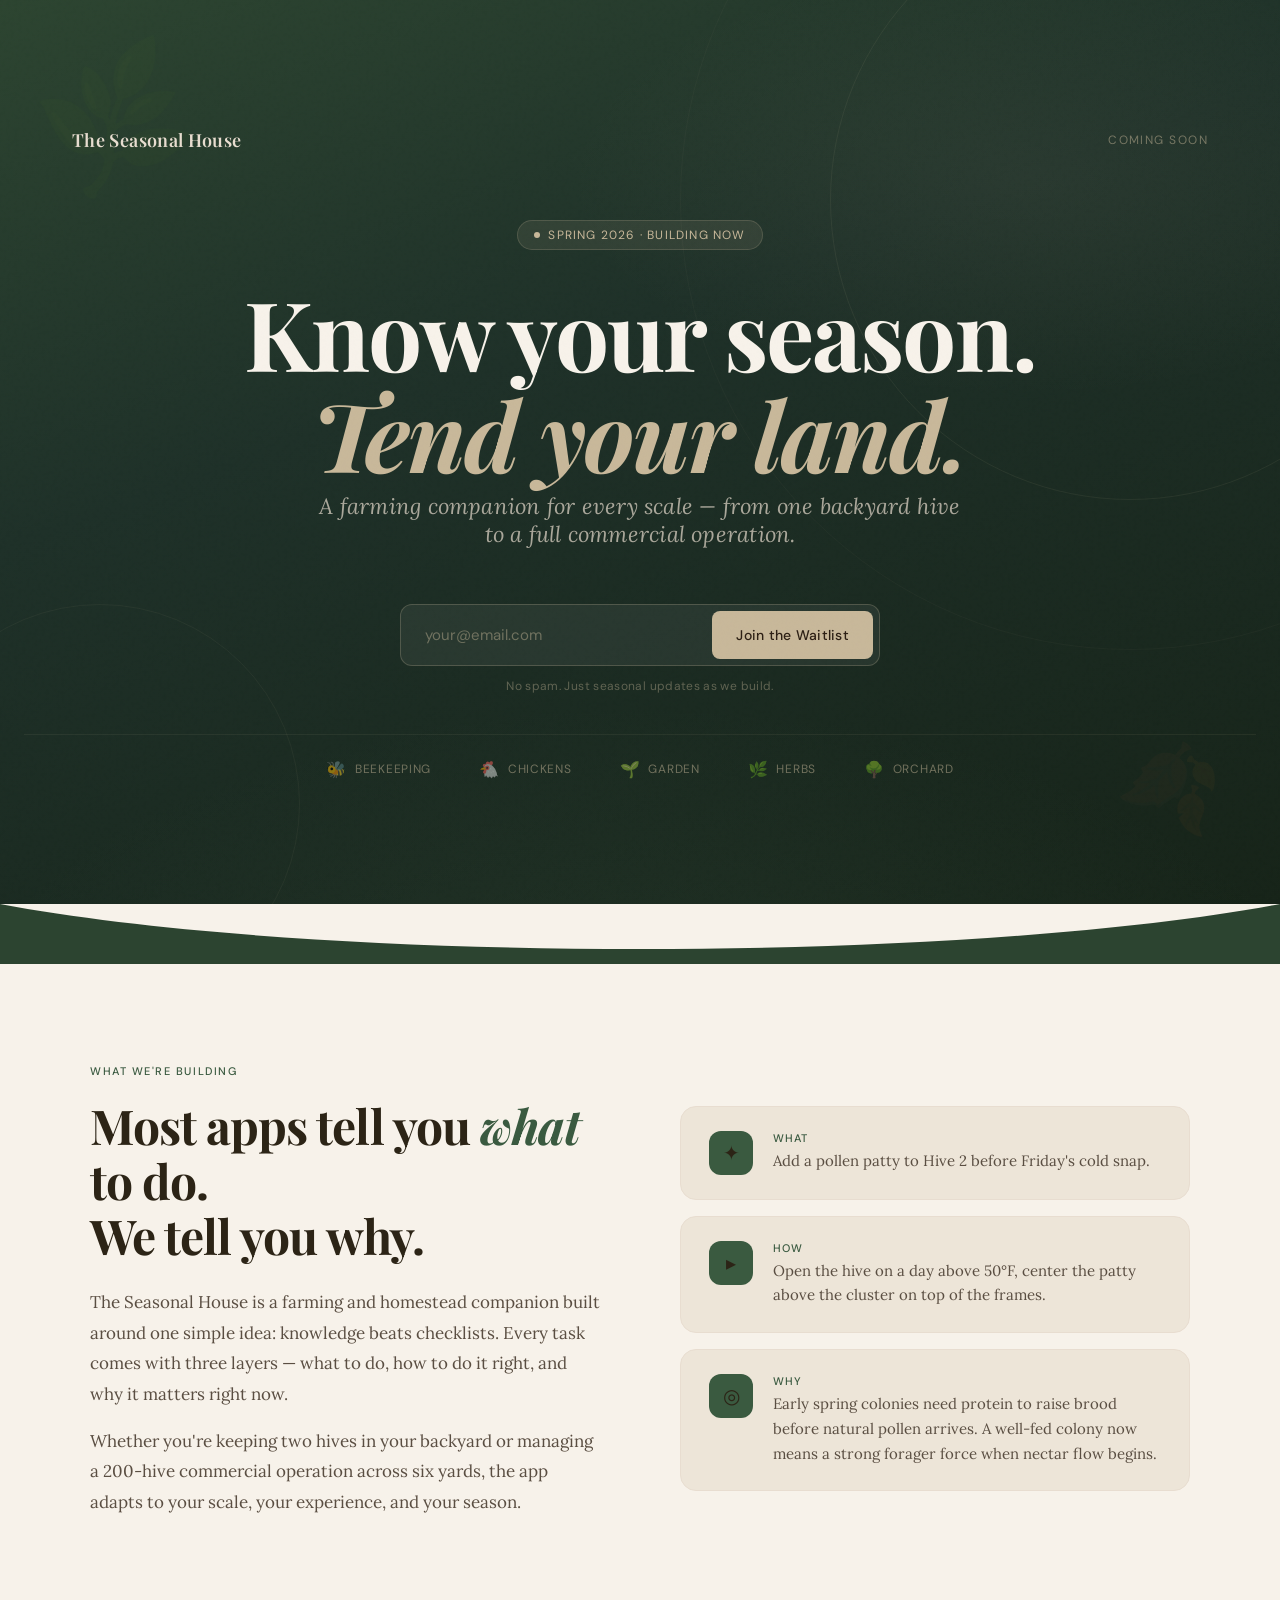
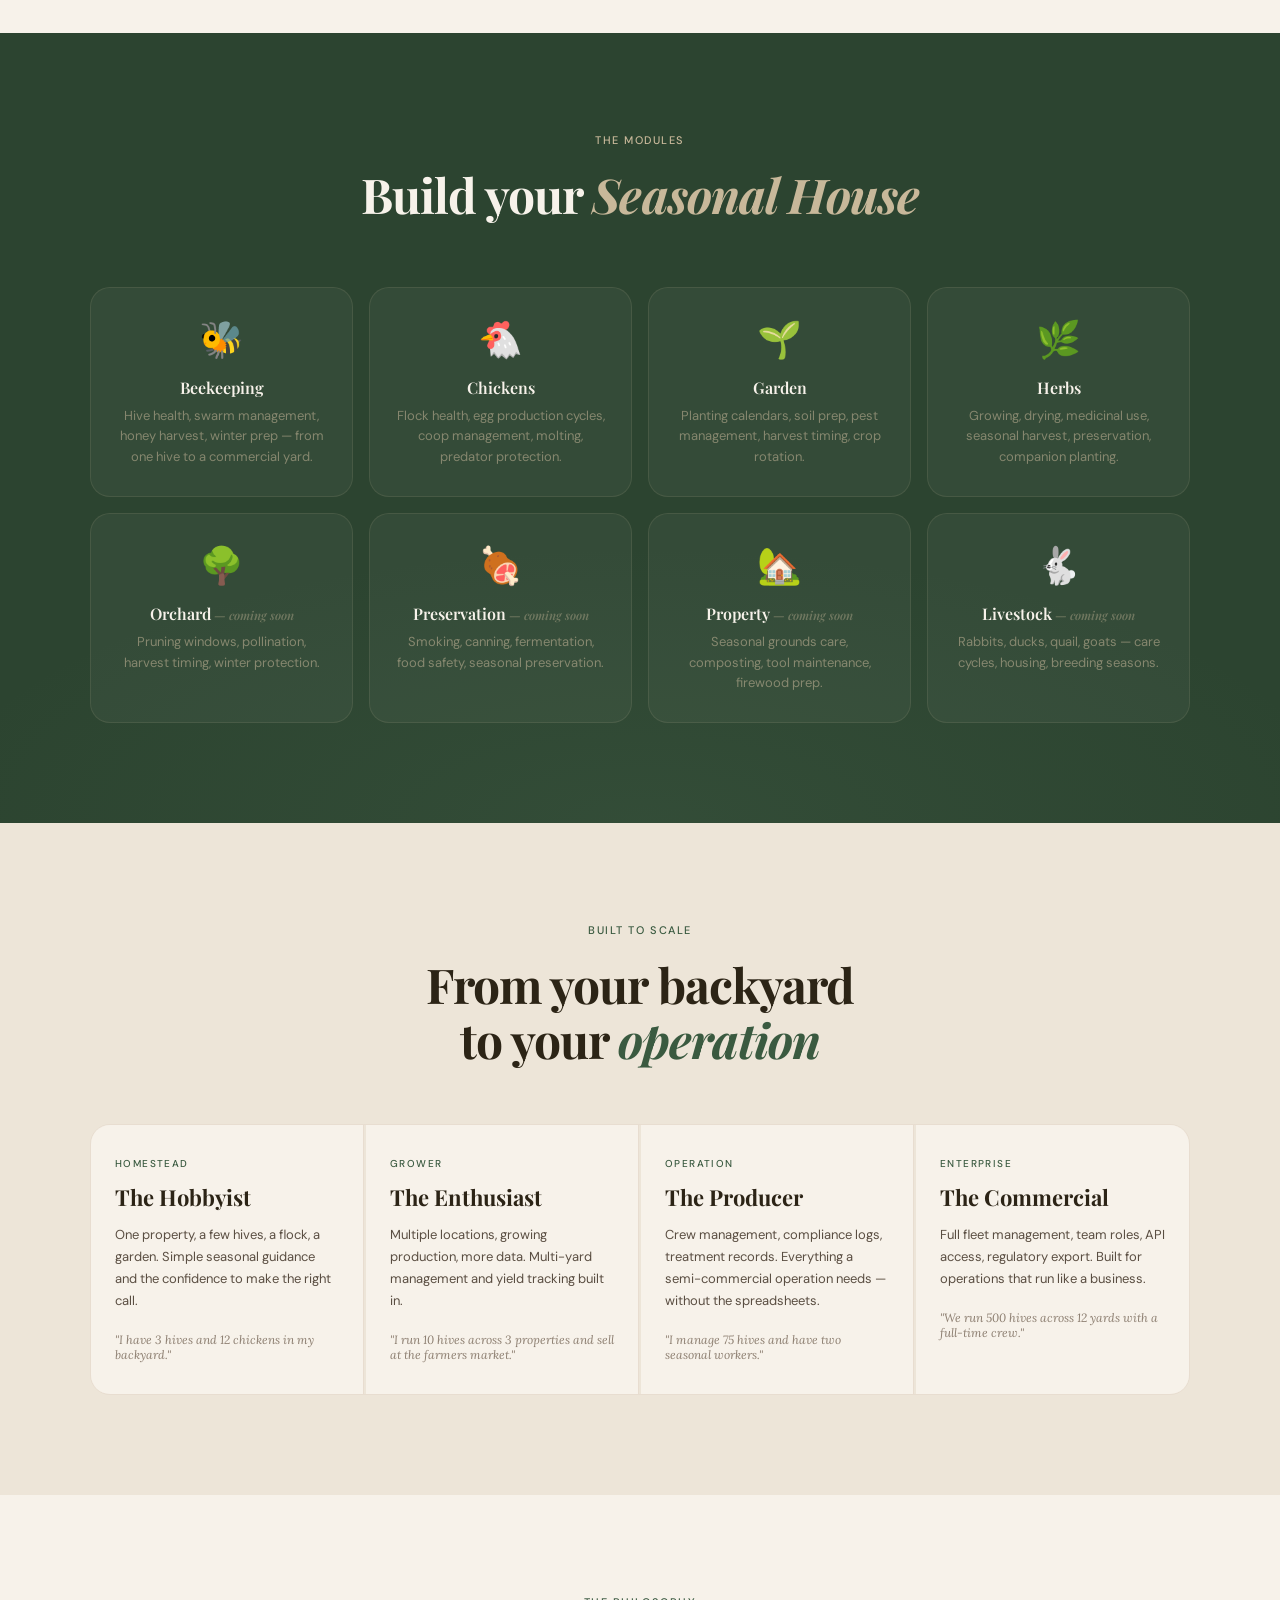
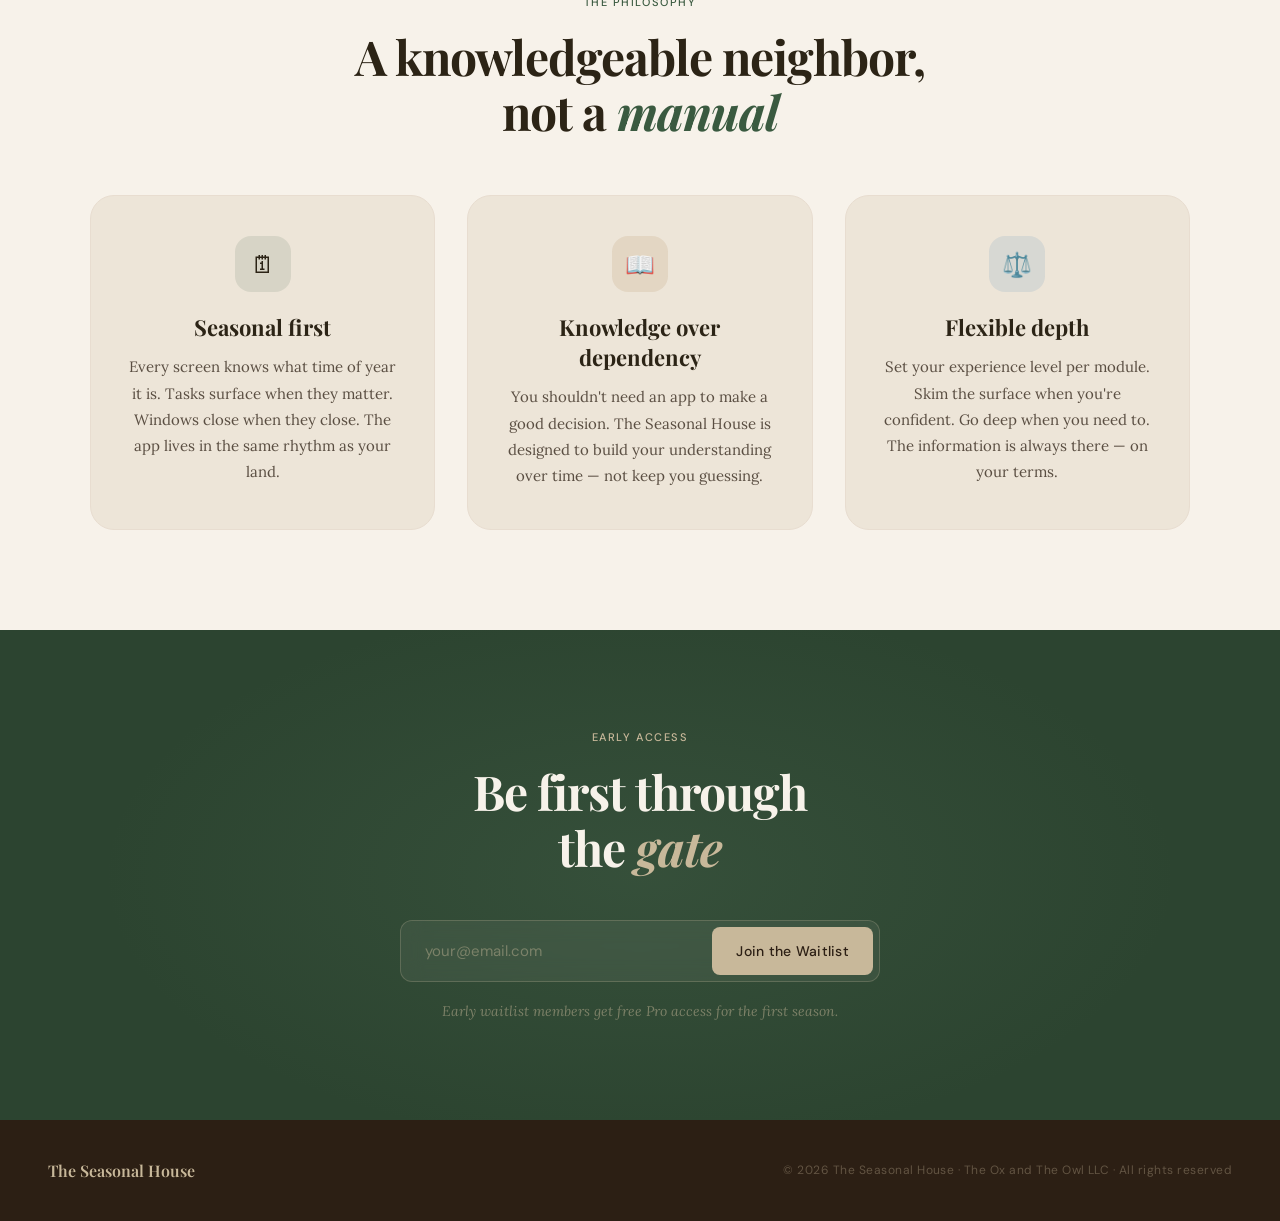
==== index.html @ aca3602a "Create index.html Add landing page" ====
<!DOCTYPE html>
<html lang="en">
<head>
  <meta charset="UTF-8">
  <meta name="viewport" content="width=device-width, initial-scale=1.0">
  <title>The Seasonal House — Know your season. Tend your land.</title>
  <meta name="description" content="A farming and homestead companion that guides you through every season — from backyard beekeeping to commercial operations. What to do, how to do it, and why it matters.">
  <meta property="og:title" content="The Seasonal House">
  <meta property="og:description" content="Know your season. Tend your land.">
  <meta property="og:type" content="website">
  <link rel="preconnect" href="https://fonts.googleapis.com">
  <link rel="preconnect" href="https://fonts.gstatic.com" crossorigin>
  <link href="https://fonts.googleapis.com/css2?family=Playfair+Display:ital,wght@0,400;0,600;0,700;1,400;1,600&family=Lora:ital,wght@0,400;0,500;1,400&family=DM+Sans:wght@300;400;500&display=swap" rel="stylesheet">
  <style>
    *, *::before, *::after { box-sizing: border-box; margin: 0; padding: 0; }

    :root {
      --green:       #3A5A40;
      --green-dark:  #2C4430;
      --green-light: #5C7E63;
      --tan:         #C8B89A;
      --tan-light:   #E8DDD0;
      --cream:       #F7F2EA;
      --cream-dark:  #EDE5D8;
      --bark:        #6B4F3A;
      --soil:        #2C1F14;
      --sky:         #8BA89A;
      --text:        #2C2416;
      --text-mid:    #5A4E42;
      --text-light:  #8C7E70;
    }

    html { scroll-behavior: smooth; }

    body {
      font-family: 'DM Sans', sans-serif;
      background: var(--cream);
      color: var(--text);
      overflow-x: hidden;
    }

    /* ── GRAIN OVERLAY ── */
    body::before {
      content: '';
      position: fixed;
      inset: 0;
      background-image: url("data:image/svg+xml,%3Csvg viewBox='0 0 256 256' xmlns='http://www.w3.org/2000/svg'%3E%3Cfilter id='noise'%3E%3CfeTurbulence type='fractalNoise' baseFrequency='0.9' numOctaves='4' stitchTiles='stitch'/%3E%3C/filter%3E%3Crect width='100%25' height='100%25' filter='url(%23noise)' opacity='0.04'/%3E%3C/svg%3E");
      pointer-events: none;
      z-index: 1000;
      opacity: 0.4;
    }

    /* ── HERO ── */
    .hero {
      min-height: 100vh;
      display: grid;
      grid-template-rows: auto 1fr auto;
      position: relative;
      overflow: hidden;
      background: var(--green-dark);
    }

    .hero-bg {
      position: absolute;
      inset: 0;
      background:
        radial-gradient(ellipse 80% 60% at 50% 120%, #5C7E6322 0%, transparent 70%),
        radial-gradient(ellipse 60% 40% at 80% 20%, #C8B89A11 0%, transparent 60%),
        linear-gradient(160deg, #2C4430 0%, #1E3028 40%, #162318 100%);
    }

    /* Decorative botanical rings */
    .hero-ring {
      position: absolute;
      border-radius: 50%;
      border: 1px solid rgba(200,184,154,0.08);
      pointer-events: none;
    }
    .hero-ring-1 { width: 600px; height: 600px; top: -100px; right: -150px; }
    .hero-ring-2 { width: 900px; height: 900px; top: -250px; right: -300px; border-color: rgba(200,184,154,0.04); }
    .hero-ring-3 { width: 400px; height: 400px; bottom: -100px; left: -100px; border-color: rgba(200,184,154,0.06); }

    /* Decorative leaf marks */
    .leaf-mark {
      position: absolute;
      font-size: 120px;
      opacity: 0.04;
      pointer-events: none;
      line-height: 1;
    }
    .leaf-mark-1 { top: 60px; left: 40px; transform: rotate(-20deg); }
    .leaf-mark-2 { bottom: 80px; right: 60px; transform: rotate(15deg); font-size: 80px; }

    /* ── NAV ── */
    nav {
      position: relative;
      z-index: 10;
      padding: 28px 48px;
      display: flex;
      justify-content: space-between;
      align-items: center;
    }

    .nav-logo {
      font-family: 'Playfair Display', serif;
      font-size: 18px;
      font-weight: 600;
      color: var(--tan-light);
      letter-spacing: 0.02em;
      opacity: 0;
      animation: fadeUp 0.8s ease 0.1s forwards;
    }

    .nav-tagline {
      font-size: 12px;
      color: rgba(200,184,154,0.5);
      letter-spacing: 0.12em;
      text-transform: uppercase;
      opacity: 0;
      animation: fadeUp 0.8s ease 0.2s forwards;
    }

    /* ── HERO CONTENT ── */
    .hero-content {
      position: relative;
      z-index: 10;
      display: flex;
      flex-direction: column;
      align-items: center;
      justify-content: center;
      text-align: center;
      padding: 40px 24px;
    }

    .season-indicator {
      display: inline-flex;
      align-items: center;
      gap: 8px;
      background: rgba(200,184,154,0.1);
      border: 1px solid rgba(200,184,154,0.2);
      border-radius: 100px;
      padding: 6px 16px;
      font-size: 12px;
      color: var(--tan);
      letter-spacing: 0.1em;
      text-transform: uppercase;
      margin-bottom: 32px;
      opacity: 0;
      animation: fadeUp 0.8s ease 0.3s forwards;
    }

    .season-dot {
      width: 6px;
      height: 6px;
      border-radius: 50%;
      background: var(--tan);
      animation: pulse 2s ease-in-out infinite;
    }

    @keyframes pulse {
      0%, 100% { opacity: 1; transform: scale(1); }
      50% { opacity: 0.5; transform: scale(0.8); }
    }

    .hero-title {
      font-family: 'Playfair Display', serif;
      font-size: clamp(52px, 8vw, 96px);
      font-weight: 700;
      color: var(--cream);
      line-height: 1.05;
      letter-spacing: -0.02em;
      margin-bottom: 8px;
      opacity: 0;
      animation: fadeUp 0.8s ease 0.4s forwards;
    }

    .hero-title em {
      font-style: italic;
      color: var(--tan);
    }

    .hero-subtitle {
      font-family: 'Lora', serif;
      font-size: clamp(16px, 2.5vw, 22px);
      color: rgba(231,219,205,0.7);
      margin-bottom: 56px;
      font-style: italic;
      letter-spacing: 0.01em;
      opacity: 0;
      animation: fadeUp 0.8s ease 0.5s forwards;
    }

    /* ── WAITLIST FORM ── */
    .waitlist-wrap {
      width: 100%;
      max-width: 480px;
      opacity: 0;
      animation: fadeUp 0.8s ease 0.6s forwards;
    }

    .waitlist-form {
      display: flex;
      gap: 0;
      background: rgba(255,255,255,0.06);
      border: 1px solid rgba(200,184,154,0.25);
      border-radius: 12px;
      padding: 6px;
      backdrop-filter: blur(10px);
    }

    .waitlist-input {
      flex: 1;
      background: transparent;
      border: none;
      outline: none;
      padding: 14px 18px;
      font-family: 'DM Sans', sans-serif;
      font-size: 15px;
      color: var(--cream);
      min-width: 0;
    }

    .waitlist-input::placeholder {
      color: rgba(200,184,154,0.45);
    }

    .waitlist-btn {
      background: var(--tan);
      color: var(--soil);
      border: none;
      border-radius: 8px;
      padding: 14px 24px;
      font-family: 'DM Sans', sans-serif;
      font-size: 14px;
      font-weight: 500;
      cursor: pointer;
      white-space: nowrap;
      transition: background 0.2s ease, transform 0.15s ease;
      letter-spacing: 0.02em;
    }

    .waitlist-btn:hover {
      background: var(--tan-light);
      transform: translateY(-1px);
    }

    .waitlist-btn:active { transform: translateY(0); }

    .waitlist-note {
      font-size: 12px;
      color: rgba(200,184,154,0.4);
      margin-top: 12px;
      letter-spacing: 0.03em;
    }

    .success-msg {
      display: none;
      background: rgba(92,126,99,0.2);
      border: 1px solid rgba(92,126,99,0.4);
      border-radius: 12px;
      padding: 20px 24px;
      color: var(--tan-light);
      font-size: 15px;
      text-align: center;
      line-height: 1.6;
    }

    /* ── HERO BOTTOM STRIP ── */
    .hero-bottom {
      position: relative;
      z-index: 10;
      padding: 24px 48px;
      display: flex;
      justify-content: center;
      gap: 48px;
      border-top: 1px solid rgba(200,184,154,0.08);
      opacity: 0;
      animation: fadeUp 0.8s ease 0.8s forwards;
    }

    .module-pill {
      display: flex;
      align-items: center;
      gap: 8px;
      font-size: 12px;
      color: rgba(200,184,154,0.5);
      letter-spacing: 0.06em;
      text-transform: uppercase;
    }

    .module-pill span { font-size: 16px; }

    /* ── CURVED DIVIDER ── */
    .curve-divider {
      background: var(--green-dark);
      line-height: 0;
    }
    .curve-divider svg { display: block; width: 100%; }

    /* ── SECTIONS ── */
    section { padding: 100px 24px; }

    .container {
      max-width: 1100px;
      margin: 0 auto;
    }

    /* ── INTRO SECTION ── */
    .intro { background: var(--cream); }

    .intro-grid {
      display: grid;
      grid-template-columns: 1fr 1fr;
      gap: 80px;
      align-items: center;
    }

    .section-eyebrow {
      font-size: 11px;
      letter-spacing: 0.14em;
      text-transform: uppercase;
      color: var(--green);
      font-weight: 500;
      margin-bottom: 20px;
    }

    .section-title {
      font-family: 'Playfair Display', serif;
      font-size: clamp(32px, 4vw, 48px);
      font-weight: 700;
      color: var(--text);
      line-height: 1.15;
      letter-spacing: -0.02em;
      margin-bottom: 24px;
    }

    .section-title em {
      font-style: italic;
      color: var(--green);
    }

    .section-body {
      font-family: 'Lora', serif;
      font-size: 17px;
      color: var(--text-mid);
      line-height: 1.8;
      margin-bottom: 16px;
    }

    /* ── WHY CARDS ── */
    .why-cards {
      display: flex;
      flex-direction: column;
      gap: 16px;
    }

    .why-card {
      background: var(--cream-dark);
      border: 1px solid var(--tan-light);
      border-radius: 16px;
      padding: 24px 28px;
      display: flex;
      gap: 20px;
      align-items: flex-start;
      transition: transform 0.2s ease, box-shadow 0.2s ease;
    }

    .why-card:hover {
      transform: translateY(-2px);
      box-shadow: 0 8px 32px rgba(44,36,22,0.08);
    }

    .why-icon {
      width: 44px;
      height: 44px;
      border-radius: 12px;
      background: var(--green);
      display: flex;
      align-items: center;
      justify-content: center;
      font-size: 20px;
      flex-shrink: 0;
    }

    .why-label {
      font-size: 11px;
      letter-spacing: 0.1em;
      text-transform: uppercase;
      color: var(--green);
      font-weight: 500;
      margin-bottom: 4px;
    }

    .why-text {
      font-family: 'Lora', serif;
      font-size: 15px;
      color: var(--text-mid);
      line-height: 1.65;
    }

    /* ── MODULES SECTION ── */
    .modules-section {
      background: var(--green-dark);
      position: relative;
      overflow: hidden;
    }

    .modules-section::before {
      content: '';
      position: absolute;
      inset: 0;
      background: radial-gradient(ellipse 80% 50% at 50% 100%, rgba(92,126,99,0.15) 0%, transparent 70%);
    }

    .modules-section .section-eyebrow { color: var(--tan); }
    .modules-section .section-title { color: var(--cream); }
    .modules-section .section-title em { color: var(--tan); }

    .modules-header {
      text-align: center;
      margin-bottom: 64px;
      position: relative;
      z-index: 2;
    }

    .modules-grid {
      display: grid;
      grid-template-columns: repeat(4, 1fr);
      gap: 16px;
      position: relative;
      z-index: 2;
    }

    .module-card {
      background: rgba(255,255,255,0.04);
      border: 1px solid rgba(200,184,154,0.12);
      border-radius: 20px;
      padding: 28px 24px;
      text-align: center;
      transition: background 0.2s ease, border-color 0.2s ease, transform 0.2s ease;
      cursor: default;
    }

    .module-card:hover {
      background: rgba(255,255,255,0.08);
      border-color: rgba(200,184,154,0.25);
      transform: translateY(-3px);
    }

    .module-card .mod-emoji { font-size: 36px; margin-bottom: 14px; display: block; }

    .module-card .mod-name {
      font-family: 'Playfair Display', serif;
      font-size: 16px;
      font-weight: 600;
      color: var(--cream);
      margin-bottom: 8px;
    }

    .module-card .mod-desc {
      font-size: 13px;
      color: rgba(200,184,154,0.55);
      line-height: 1.6;
    }

    .module-card.coming-soon {
      opacity: 0.45;
    }

    .module-card.coming-soon .mod-name::after {
      content: ' — coming soon';
      font-style: italic;
      font-size: 12px;
      color: rgba(200,184,154,0.4);
    }

    /* ── SCALE SECTION ── */
    .scale-section { background: var(--cream-dark); }

    .scale-grid {
      display: grid;
      grid-template-columns: repeat(4, 1fr);
      gap: 2px;
      border-radius: 20px;
      overflow: hidden;
      border: 1px solid var(--tan-light);
      margin-top: 56px;
    }

    .scale-card {
      background: var(--cream);
      padding: 32px 24px;
      border-right: 1px solid var(--tan-light);
      transition: background 0.2s ease;
    }

    .scale-card:last-child { border-right: none; }
    .scale-card:hover { background: var(--cream-dark); }

    .scale-tier {
      font-size: 10px;
      letter-spacing: 0.14em;
      text-transform: uppercase;
      color: var(--green);
      font-weight: 500;
      margin-bottom: 12px;
    }

    .scale-name {
      font-family: 'Playfair Display', serif;
      font-size: 22px;
      font-weight: 700;
      color: var(--text);
      margin-bottom: 12px;
    }

    .scale-desc {
      font-size: 13px;
      color: var(--text-mid);
      line-height: 1.7;
      margin-bottom: 20px;
    }

    .scale-example {
      font-size: 12px;
      color: var(--text-light);
      font-style: italic;
      font-family: 'Lora', serif;
    }

    /* ── PHILOSOPHY SECTION ── */
    .philosophy-section {
      background: var(--cream);
      text-align: center;
    }

    .philosophy-cards {
      display: grid;
      grid-template-columns: repeat(3, 1fr);
      gap: 32px;
      margin-top: 56px;
    }

    .phil-card {
      padding: 40px 32px;
      border-radius: 24px;
      border: 1px solid var(--tan-light);
      background: var(--cream-dark);
      transition: transform 0.2s ease;
    }

    .phil-card:hover { transform: translateY(-4px); }

    .phil-marker {
      width: 56px;
      height: 56px;
      border-radius: 16px;
      margin: 0 auto 20px;
      display: flex;
      align-items: center;
      justify-content: center;
      font-size: 24px;
    }

    .phil-card:nth-child(1) .phil-marker { background: rgba(58,90,64,0.12); }
    .phil-card:nth-child(2) .phil-marker { background: rgba(133,79,11,0.1); }
    .phil-card:nth-child(3) .phil-marker { background: rgba(24,95,165,0.1); }

    .phil-title {
      font-family: 'Playfair Display', serif;
      font-size: 22px;
      font-weight: 700;
      color: var(--text);
      margin-bottom: 12px;
    }

    .phil-body {
      font-family: 'Lora', serif;
      font-size: 15px;
      color: var(--text-mid);
      line-height: 1.75;
    }

    /* ── FINAL CTA ── */
    .cta-section {
      background: var(--green-dark);
      text-align: center;
      position: relative;
      overflow: hidden;
    }

    .cta-section::before {
      content: '';
      position: absolute;
      inset: 0;
      background: radial-gradient(ellipse 60% 80% at 50% 50%, rgba(92,126,99,0.2) 0%, transparent 70%);
    }

    .cta-section .section-eyebrow { color: var(--tan); position: relative; z-index: 2; }
    .cta-section .section-title { color: var(--cream); position: relative; z-index: 2; }
    .cta-section .section-title em { color: var(--tan); }

    .cta-form-wrap {
      max-width: 480px;
      margin: 0 auto;
      position: relative;
      z-index: 2;
    }

    .cta-note {
      font-size: 14px;
      color: rgba(200,184,154,0.5);
      margin-top: 20px;
      font-family: 'Lora', serif;
      font-style: italic;
      position: relative;
      z-index: 2;
    }

    /* ── FOOTER ── */
    footer {
      background: var(--soil);
      padding: 40px 48px;
      display: flex;
      justify-content: space-between;
      align-items: center;
    }

    .footer-brand {
      font-family: 'Playfair Display', serif;
      font-size: 16px;
      color: var(--tan);
      font-weight: 600;
    }

    .footer-copy {
      font-size: 12px;
      color: rgba(200,184,154,0.35);
      letter-spacing: 0.04em;
    }

    /* ── ANIMATIONS ── */
    @keyframes fadeUp {
      from { opacity: 0; transform: translateY(24px); }
      to { opacity: 1; transform: translateY(0); }
    }

    .reveal {
      opacity: 0;
      transform: translateY(32px);
      transition: opacity 0.7s ease, transform 0.7s ease;
    }

    .reveal.visible {
      opacity: 1;
      transform: translateY(0);
    }

    /* ── RESPONSIVE ── */
    @media (max-width: 900px) {
      .intro-grid { grid-template-columns: 1fr; gap: 48px; }
      .modules-grid { grid-template-columns: repeat(2, 1fr); }
      .scale-grid { grid-template-columns: repeat(2, 1fr); }
      .philosophy-cards { grid-template-columns: 1fr; gap: 20px; }
      nav { padding: 20px 24px; }
      .hero-bottom { gap: 24px; flex-wrap: wrap; padding: 20px 24px; }
      footer { flex-direction: column; gap: 12px; text-align: center; }
    }

    @media (max-width: 600px) {
      .modules-grid { grid-template-columns: repeat(2, 1fr); }
      .scale-grid { grid-template-columns: 1fr; }
      .waitlist-form { flex-direction: column; }
      .waitlist-btn { width: 100%; padding: 14px; }
      .hero-bottom .module-pill:nth-child(n+4) { display: none; }
    }
  </style>
</head>
<body>

  <!-- ── HERO ── -->
  <section class="hero">
    <div class="hero-bg"></div>
    <div class="hero-ring hero-ring-1"></div>
    <div class="hero-ring hero-ring-2"></div>
    <div class="hero-ring hero-ring-3"></div>
    <div class="leaf-mark leaf-mark-1">🌿</div>
    <div class="leaf-mark leaf-mark-2">🍂</div>

    <nav>
      <div class="nav-logo">The Seasonal House</div>
      <div class="nav-tagline">Coming Soon</div>
    </nav>

    <div class="hero-content">
      <div class="season-indicator">
        <div class="season-dot"></div>
        Spring 2026 · Building now
      </div>

      <h1 class="hero-title">
        Know your season.<br><em>Tend your land.</em>
      </h1>

      <p class="hero-subtitle">
        A farming companion for every scale — from one backyard hive<br>to a full commercial operation.
      </p>

      <div class="waitlist-wrap">
        <div class="waitlist-form" id="heroForm">
          <input
            type="email"
            class="waitlist-input"
            id="heroEmail"
            placeholder="your@email.com"
            autocomplete="email"
          >
          <button class="waitlist-btn" onclick="submitWaitlist('heroEmail', 'heroForm', 'heroSuccess')">
            Join the Waitlist
          </button>
        </div>
        <div class="success-msg" id="heroSuccess">
          🌱 You're on the list. We'll be in touch when the season opens.
        </div>
        <p class="waitlist-note">No spam. Just seasonal updates as we build.</p>
      </div>
    </div>

    <div class="hero-bottom">
      <div class="module-pill"><span>🐝</span> Beekeeping</div>
      <div class="module-pill"><span>🐔</span> Chickens</div>
      <div class="module-pill"><span>🌱</span> Garden</div>
      <div class="module-pill"><span>🌿</span> Herbs</div>
      <div class="module-pill"><span>🌳</span> Orchard</div>
    </div>
  </section>

  <!-- curve -->
  <div class="curve-divider">
    <svg viewBox="0 0 1440 60" preserveAspectRatio="none" height="60">
      <path d="M0,0 C360,60 1080,60 1440,0 L1440,0 L0,0 Z" fill="#F7F2EA"/>
    </svg>
  </div>

  <!-- ── INTRO ── -->
  <section class="intro">
    <div class="container">
      <div class="intro-grid">
        <div class="reveal">
          <p class="section-eyebrow">What we're building</p>
          <h2 class="section-title">Most apps tell you <em>what</em> to do.<br>We tell you why.</h2>
          <p class="section-body">
            The Seasonal House is a farming and homestead companion built around one simple idea: knowledge beats checklists. Every task comes with three layers — what to do, how to do it right, and why it matters right now.
          </p>
          <p class="section-body">
            Whether you're keeping two hives in your backyard or managing a 200-hive commercial operation across six yards, the app adapts to your scale, your experience, and your season.
          </p>
        </div>
        <div class="why-cards reveal">
          <div class="why-card">
            <div class="why-icon">✦</div>
            <div>
              <div class="why-label">What</div>
              <div class="why-text">Add a pollen patty to Hive 2 before Friday's cold snap.</div>
            </div>
          </div>
          <div class="why-card">
            <div class="why-icon">▸</div>
            <div>
              <div class="why-label">How</div>
              <div class="why-text">Open the hive on a day above 50°F, center the patty above the cluster on top of the frames.</div>
            </div>
          </div>
          <div class="why-card">
            <div class="why-icon">◎</div>
            <div>
              <div class="why-label">Why</div>
              <div class="why-text">Early spring colonies need protein to raise brood before natural pollen arrives. A well-fed colony now means a strong forager force when nectar flow begins.</div>
            </div>
          </div>
        </div>
      </div>
    </div>
  </section>

  <!-- ── MODULES ── -->
  <section class="modules-section">
    <div class="container">
      <div class="modules-header reveal">
        <p class="section-eyebrow">The modules</p>
        <h2 class="section-title">Build your <em>Seasonal House</em></h2>
      </div>
      <div class="modules-grid">
        <div class="module-card reveal">
          <span class="mod-emoji">🐝</span>
          <div class="mod-name">Beekeeping</div>
          <div class="mod-desc">Hive health, swarm management, honey harvest, winter prep — from one hive to a commercial yard.</div>
        </div>
        <div class="module-card reveal">
          <span class="mod-emoji">🐔</span>
          <div class="mod-name">Chickens</div>
          <div class="mod-desc">Flock health, egg production cycles, coop management, molting, predator protection.</div>
        </div>
        <div class="module-card reveal">
          <span class="mod-emoji">🌱</span>
          <div class="mod-name">Garden</div>
          <div class="mod-desc">Planting calendars, soil prep, pest management, harvest timing, crop rotation.</div>
        </div>
        <div class="module-card reveal">
          <span class="mod-emoji">🌿</span>
          <div class="mod-name">Herbs</div>
          <div class="mod-desc">Growing, drying, medicinal use, seasonal harvest, preservation, companion planting.</div>
        </div>
        <div class="module-card coming-soon reveal">
          <span class="mod-emoji">🌳</span>
          <div class="mod-name">Orchard</div>
          <div class="mod-desc">Pruning windows, pollination, harvest timing, winter protection.</div>
        </div>
        <div class="module-card coming-soon reveal">
          <span class="mod-emoji">🍖</span>
          <div class="mod-name">Preservation</div>
          <div class="mod-desc">Smoking, canning, fermentation, food safety, seasonal preservation.</div>
        </div>
        <div class="module-card coming-soon reveal">
          <span class="mod-emoji">🏡</span>
          <div class="mod-name">Property</div>
          <div class="mod-desc">Seasonal grounds care, composting, tool maintenance, firewood prep.</div>
        </div>
        <div class="module-card coming-soon reveal">
          <span class="mod-emoji">🐇</span>
          <div class="mod-name">Livestock</div>
          <div class="mod-desc">Rabbits, ducks, quail, goats — care cycles, housing, breeding seasons.</div>
        </div>
      </div>
    </div>
  </section>

  <!-- ── SCALE ── -->
  <section class="scale-section">
    <div class="container">
      <div class="reveal" style="text-align:center; margin-bottom: 0;">
        <p class="section-eyebrow">Built to scale</p>
        <h2 class="section-title">From your backyard<br>to your <em>operation</em></h2>
      </div>
      <div class="scale-grid reveal">
        <div class="scale-card">
          <div class="scale-tier">Homestead</div>
          <div class="scale-name">The Hobbyist</div>
          <div class="scale-desc">One property, a few hives, a flock, a garden. Simple seasonal guidance and the confidence to make the right call.</div>
          <div class="scale-example">"I have 3 hives and 12 chickens in my backyard."</div>
        </div>
        <div class="scale-card">
          <div class="scale-tier">Grower</div>
          <div class="scale-name">The Enthusiast</div>
          <div class="scale-desc">Multiple locations, growing production, more data. Multi-yard management and yield tracking built in.</div>
          <div class="scale-example">"I run 10 hives across 3 properties and sell at the farmers market."</div>
        </div>
        <div class="scale-card">
          <div class="scale-tier">Operation</div>
          <div class="scale-name">The Producer</div>
          <div class="scale-desc">Crew management, compliance logs, treatment records. Everything a semi-commercial operation needs — without the spreadsheets.</div>
          <div class="scale-example">"I manage 75 hives and have two seasonal workers."</div>
        </div>
        <div class="scale-card">
          <div class="scale-tier">Enterprise</div>
          <div class="scale-name">The Commercial</div>
          <div class="scale-desc">Full fleet management, team roles, API access, regulatory export. Built for operations that run like a business.</div>
          <div class="scale-example">"We run 500 hives across 12 yards with a full-time crew."</div>
        </div>
      </div>
    </div>
  </section>

  <!-- ── PHILOSOPHY ── -->
  <section class="philosophy-section">
    <div class="container">
      <div class="reveal">
        <p class="section-eyebrow">The philosophy</p>
        <h2 class="section-title">A knowledgeable neighbor,<br>not a <em>manual</em></h2>
      </div>
      <div class="philosophy-cards">
        <div class="phil-card reveal">
          <div class="phil-marker">🗓</div>
          <div class="phil-title">Seasonal first</div>
          <div class="phil-body">Every screen knows what time of year it is. Tasks surface when they matter. Windows close when they close. The app lives in the same rhythm as your land.</div>
        </div>
        <div class="phil-card reveal">
          <div class="phil-marker">📖</div>
          <div class="phil-title">Knowledge over dependency</div>
          <div class="phil-body">You shouldn't need an app to make a good decision. The Seasonal House is designed to build your understanding over time — not keep you guessing.</div>
        </div>
        <div class="phil-card reveal">
          <div class="phil-marker">⚖️</div>
          <div class="phil-title">Flexible depth</div>
          <div class="phil-body">Set your experience level per module. Skim the surface when you're confident. Go deep when you need to. The information is always there — on your terms.</div>
        </div>
      </div>
    </div>
  </section>

  <!-- ── FINAL CTA ── -->
  <section class="cta-section">
    <div class="container">
      <p class="section-eyebrow reveal">Early access</p>
      <h2 class="section-title reveal">Be first through<br>the <em>gate</em></h2>
      <br>
      <div class="cta-form-wrap reveal">
        <div class="waitlist-form" id="ctaForm">
          <input
            type="email"
            class="waitlist-input"
            id="ctaEmail"
            placeholder="your@email.com"
            autocomplete="email"
          >
          <button class="waitlist-btn" onclick="submitWaitlist('ctaEmail', 'ctaForm', 'ctaSuccess')">
            Join the Waitlist
          </button>
        </div>
        <div class="success-msg" id="ctaSuccess">
          🌱 You're on the list. We'll be in touch when the season opens.
        </div>
      </div>
      <p class="cta-note reveal">Early waitlist members get free Pro access for the first season.</p>
    </div>
  </section>

  <!-- ── FOOTER ── -->
  <footer>
    <div class="footer-brand">The Seasonal House</div>
    <div class="footer-copy">© 2026 The Seasonal House · The Ox and The Owl LLC · All rights reserved</div>
  </footer>

  <script>
    // ── SCROLL REVEAL ──
    const reveals = document.querySelectorAll('.reveal');
    const observer = new IntersectionObserver((entries) => {
      entries.forEach((entry, i) => {
        if (entry.isIntersecting) {
          setTimeout(() => entry.target.classList.add('visible'), i * 60);
          observer.unobserve(entry.target);
        }
      });
    }, { threshold: 0.1, rootMargin: '0px 0px -40px 0px' });
    reveals.forEach(el => observer.observe(el));

    // ── WAITLIST SUBMIT ──
    function submitWaitlist(inputId, formId, successId) {
      const email = document.getElementById(inputId).value.trim();
      if (!email || !email.includes('@')) {
        document.getElementById(inputId).style.borderBottom = '1px solid #C8583A';
        document.getElementById(inputId).placeholder = 'Please enter a valid email';
        return;
      }
      // Hide form, show success
      document.getElementById(formId).style.display = 'none';
      document.getElementById(successId).style.display = 'block';

      // In production this will POST to your Beehiiv API
      console.log('Waitlist signup:', email);
    }

    // Enter key support
    document.getElementById('heroEmail').addEventListener('keydown', (e) => {
      if (e.key === 'Enter') submitWaitlist('heroEmail', 'heroForm', 'heroSuccess');
    });
    document.getElementById('ctaEmail').addEventListener('keydown', (e) => {
      if (e.key === 'Enter') submitWaitlist('ctaEmail', 'ctaForm', 'ctaSuccess');
    });
  </script>
</body>
</html>
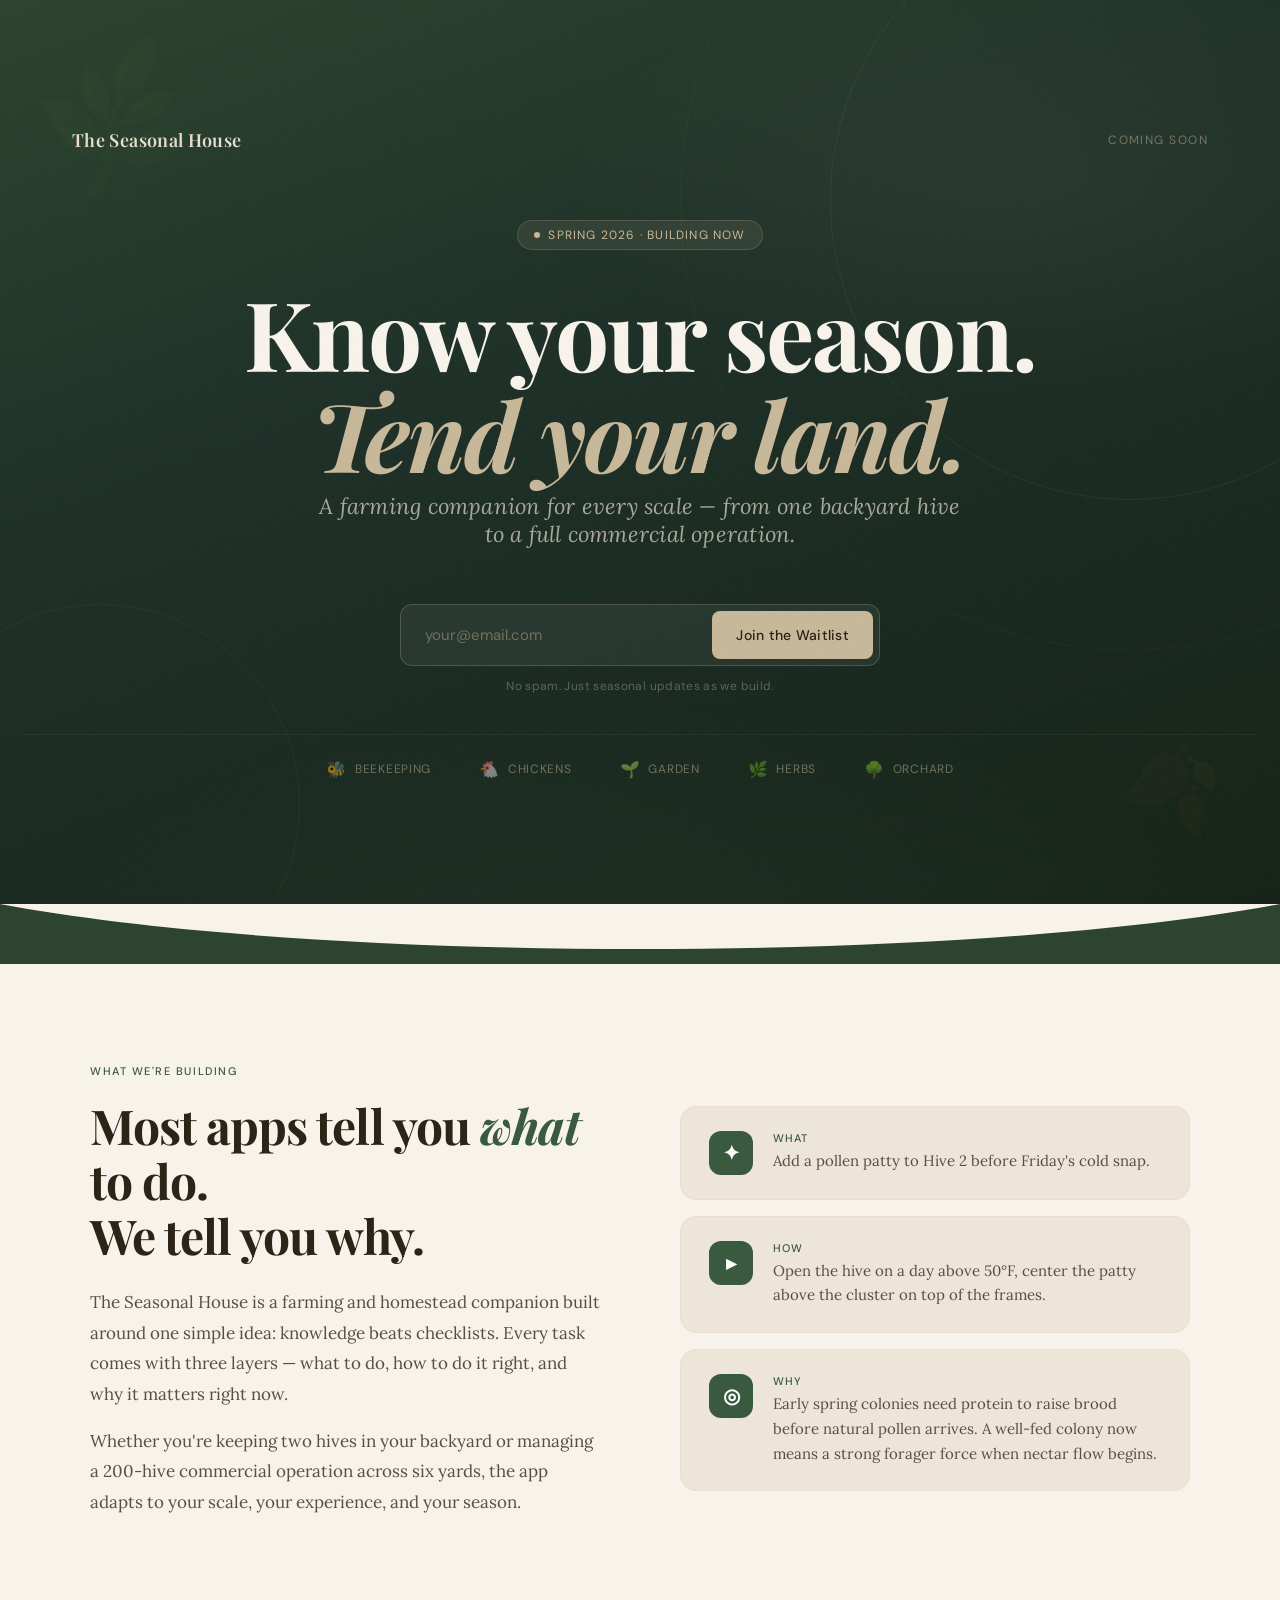
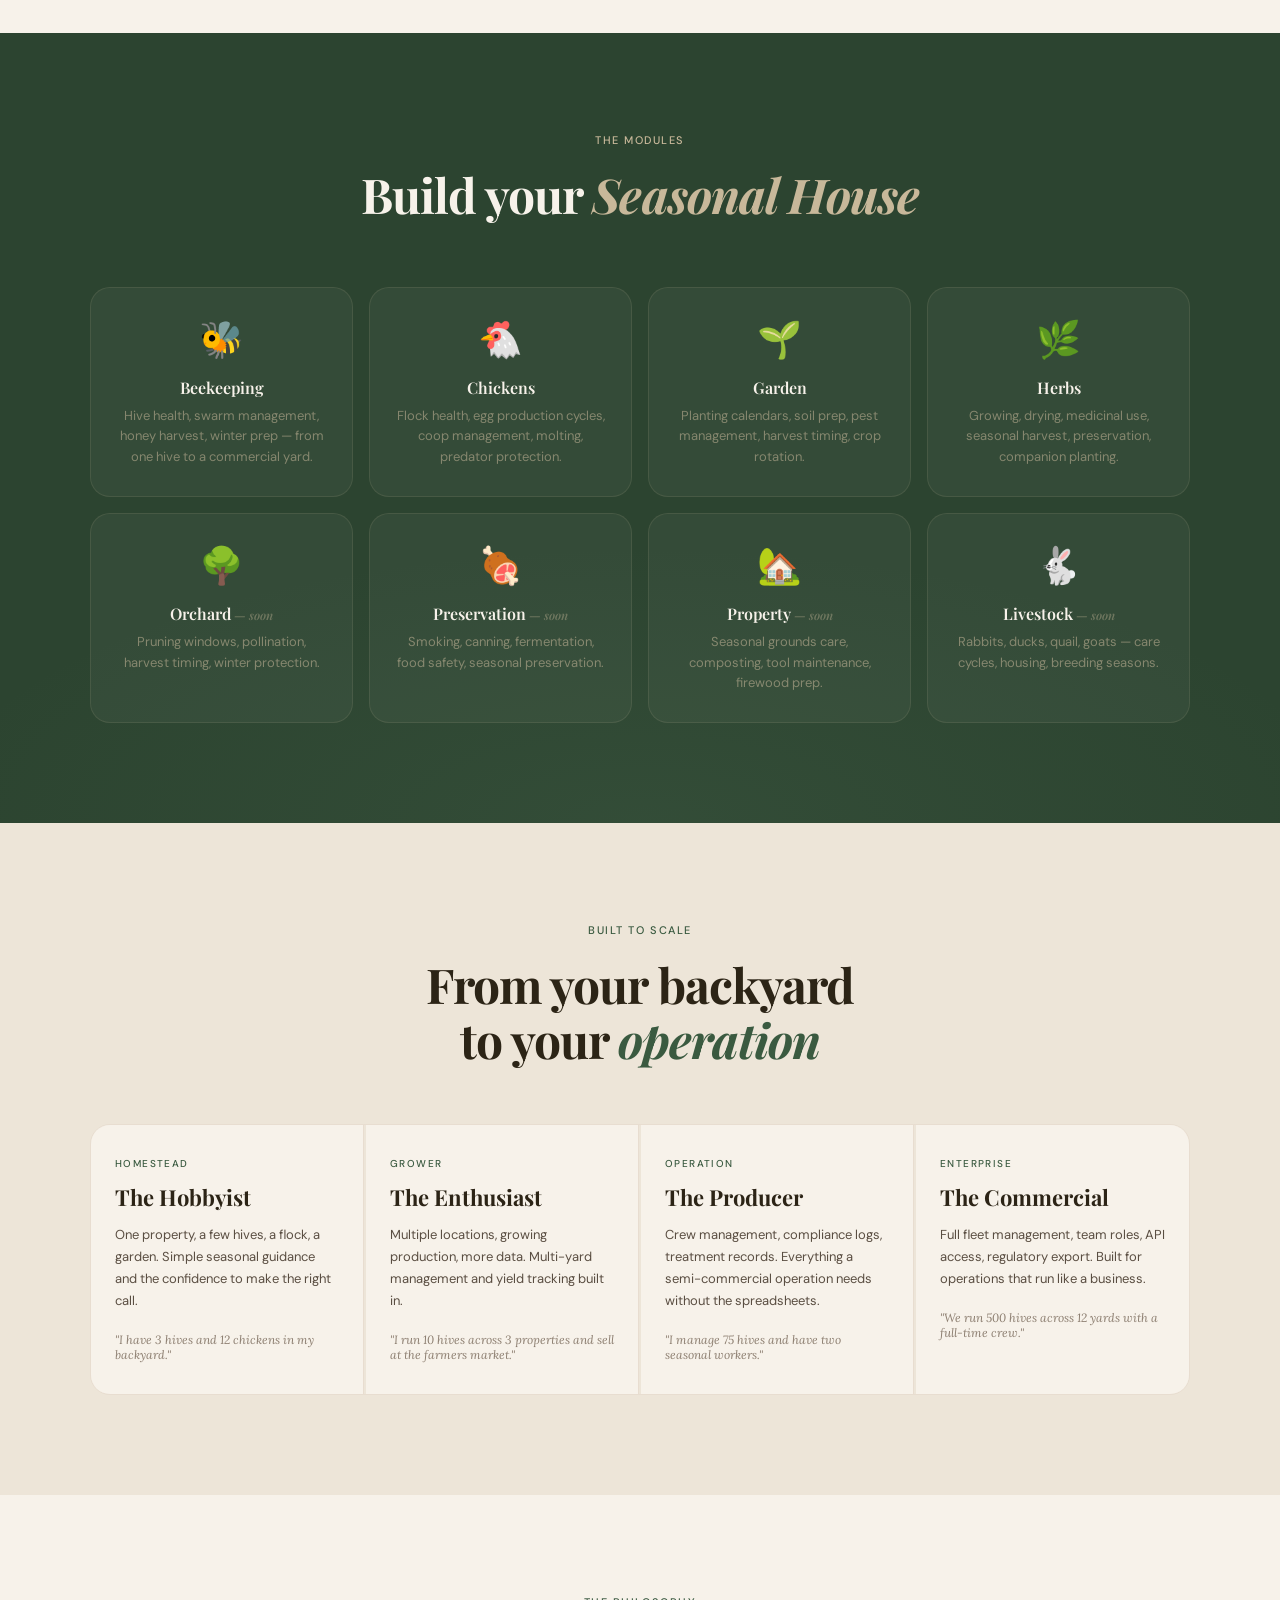
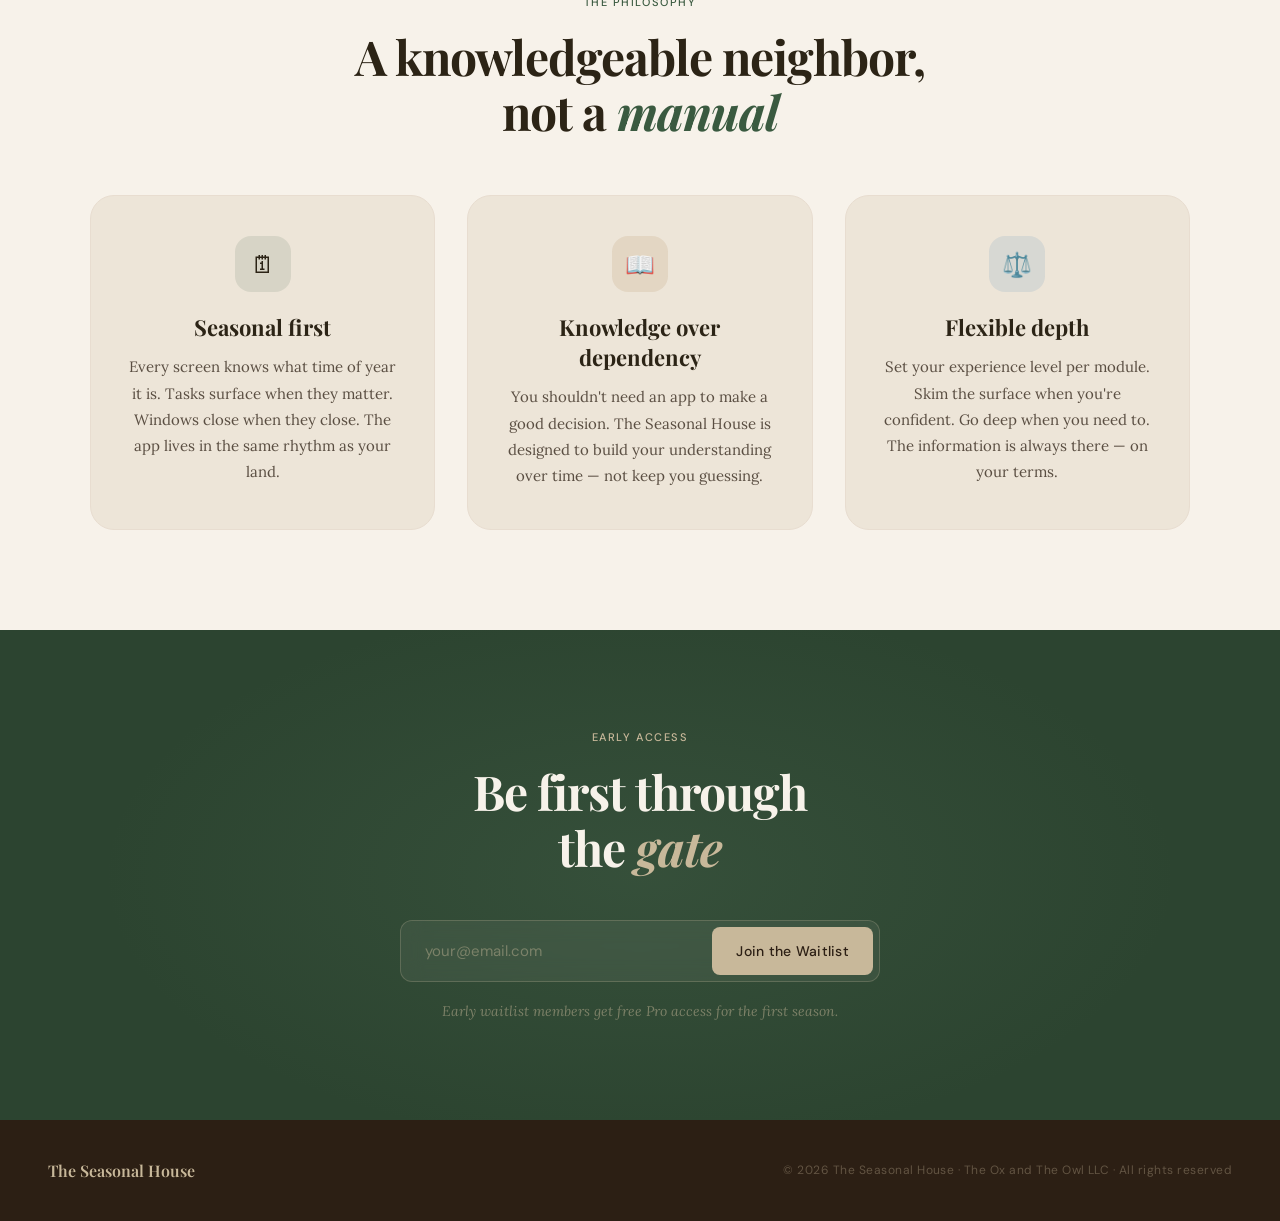
==== commit a17b1430: "Connect Beehiiv waitlist" ====
--- a/index.html
+++ b/index.html
@@ -13,650 +13,114 @@
   <link href="https://fonts.googleapis.com/css2?family=Playfair+Display:ital,wght@0,400;0,600;0,700;1,400;1,600&family=Lora:ital,wght@0,400;0,500;1,400&family=DM+Sans:wght@300;400;500&display=swap" rel="stylesheet">
   <style>
     *, *::before, *::after { box-sizing: border-box; margin: 0; padding: 0; }
-
     :root {
-      --green:       #3A5A40;
-      --green-dark:  #2C4430;
-      --green-light: #5C7E63;
-      --tan:         #C8B89A;
-      --tan-light:   #E8DDD0;
-      --cream:       #F7F2EA;
-      --cream-dark:  #EDE5D8;
-      --bark:        #6B4F3A;
-      --soil:        #2C1F14;
-      --sky:         #8BA89A;
-      --text:        #2C2416;
-      --text-mid:    #5A4E42;
-      --text-light:  #8C7E70;
-    }
-
+      --green: #3A5A40; --green-dark: #2C4430; --green-light: #5C7E63;
+      --tan: #C8B89A; --tan-light: #E8DDD0; --cream: #F7F2EA; --cream-dark: #EDE5D8;
+      --bark: #6B4F3A; --soil: #2C1F14; --sky: #8BA89A;
+      --text: #2C2416; --text-mid: #5A4E42; --text-light: #8C7E70;
+    }
     html { scroll-behavior: smooth; }
-
-    body {
-      font-family: 'DM Sans', sans-serif;
-      background: var(--cream);
-      color: var(--text);
-      overflow-x: hidden;
-    }
-
-    /* ── GRAIN OVERLAY ── */
+    body { font-family: 'DM Sans', sans-serif; background: var(--cream); color: var(--text); overflow-x: hidden; }
     body::before {
-      content: '';
-      position: fixed;
-      inset: 0;
+      content: ''; position: fixed; inset: 0;
       background-image: url("data:image/svg+xml,%3Csvg viewBox='0 0 256 256' xmlns='http://www.w3.org/2000/svg'%3E%3Cfilter id='noise'%3E%3CfeTurbulence type='fractalNoise' baseFrequency='0.9' numOctaves='4' stitchTiles='stitch'/%3E%3C/filter%3E%3Crect width='100%25' height='100%25' filter='url(%23noise)' opacity='0.04'/%3E%3C/svg%3E");
-      pointer-events: none;
-      z-index: 1000;
-      opacity: 0.4;
-    }
-
-    /* ── HERO ── */
-    .hero {
-      min-height: 100vh;
-      display: grid;
-      grid-template-rows: auto 1fr auto;
-      position: relative;
-      overflow: hidden;
-      background: var(--green-dark);
-    }
-
-    .hero-bg {
-      position: absolute;
-      inset: 0;
-      background:
-        radial-gradient(ellipse 80% 60% at 50% 120%, #5C7E6322 0%, transparent 70%),
-        radial-gradient(ellipse 60% 40% at 80% 20%, #C8B89A11 0%, transparent 60%),
-        linear-gradient(160deg, #2C4430 0%, #1E3028 40%, #162318 100%);
-    }
-
-    /* Decorative botanical rings */
-    .hero-ring {
-      position: absolute;
-      border-radius: 50%;
-      border: 1px solid rgba(200,184,154,0.08);
-      pointer-events: none;
-    }
+      pointer-events: none; z-index: 1000; opacity: 0.4;
+    }
+    .hero { min-height: 100vh; display: grid; grid-template-rows: auto 1fr auto; position: relative; overflow: hidden; background: var(--green-dark); }
+    .hero-bg { position: absolute; inset: 0; background: radial-gradient(ellipse 80% 60% at 50% 120%, #5C7E6322 0%, transparent 70%), radial-gradient(ellipse 60% 40% at 80% 20%, #C8B89A11 0%, transparent 60%), linear-gradient(160deg, #2C4430 0%, #1E3028 40%, #162318 100%); }
+    .hero-ring { position: absolute; border-radius: 50%; border: 1px solid rgba(200,184,154,0.08); pointer-events: none; }
     .hero-ring-1 { width: 600px; height: 600px; top: -100px; right: -150px; }
     .hero-ring-2 { width: 900px; height: 900px; top: -250px; right: -300px; border-color: rgba(200,184,154,0.04); }
     .hero-ring-3 { width: 400px; height: 400px; bottom: -100px; left: -100px; border-color: rgba(200,184,154,0.06); }
-
-    /* Decorative leaf marks */
-    .leaf-mark {
-      position: absolute;
-      font-size: 120px;
-      opacity: 0.04;
-      pointer-events: none;
-      line-height: 1;
-    }
+    .leaf-mark { position: absolute; font-size: 120px; opacity: 0.04; pointer-events: none; line-height: 1; }
     .leaf-mark-1 { top: 60px; left: 40px; transform: rotate(-20deg); }
     .leaf-mark-2 { bottom: 80px; right: 60px; transform: rotate(15deg); font-size: 80px; }
-
-    /* ── NAV ── */
-    nav {
-      position: relative;
-      z-index: 10;
-      padding: 28px 48px;
-      display: flex;
-      justify-content: space-between;
-      align-items: center;
-    }
-
-    .nav-logo {
-      font-family: 'Playfair Display', serif;
-      font-size: 18px;
-      font-weight: 600;
-      color: var(--tan-light);
-      letter-spacing: 0.02em;
-      opacity: 0;
-      animation: fadeUp 0.8s ease 0.1s forwards;
-    }
-
-    .nav-tagline {
-      font-size: 12px;
-      color: rgba(200,184,154,0.5);
-      letter-spacing: 0.12em;
-      text-transform: uppercase;
-      opacity: 0;
-      animation: fadeUp 0.8s ease 0.2s forwards;
-    }
-
-    /* ── HERO CONTENT ── */
-    .hero-content {
-      position: relative;
-      z-index: 10;
-      display: flex;
-      flex-direction: column;
-      align-items: center;
-      justify-content: center;
-      text-align: center;
-      padding: 40px 24px;
-    }
-
-    .season-indicator {
-      display: inline-flex;
-      align-items: center;
-      gap: 8px;
-      background: rgba(200,184,154,0.1);
-      border: 1px solid rgba(200,184,154,0.2);
-      border-radius: 100px;
-      padding: 6px 16px;
-      font-size: 12px;
-      color: var(--tan);
-      letter-spacing: 0.1em;
-      text-transform: uppercase;
-      margin-bottom: 32px;
-      opacity: 0;
-      animation: fadeUp 0.8s ease 0.3s forwards;
-    }
-
-    .season-dot {
-      width: 6px;
-      height: 6px;
-      border-radius: 50%;
-      background: var(--tan);
-      animation: pulse 2s ease-in-out infinite;
-    }
-
-    @keyframes pulse {
-      0%, 100% { opacity: 1; transform: scale(1); }
-      50% { opacity: 0.5; transform: scale(0.8); }
-    }
-
-    .hero-title {
-      font-family: 'Playfair Display', serif;
-      font-size: clamp(52px, 8vw, 96px);
-      font-weight: 700;
-      color: var(--cream);
-      line-height: 1.05;
-      letter-spacing: -0.02em;
-      margin-bottom: 8px;
-      opacity: 0;
-      animation: fadeUp 0.8s ease 0.4s forwards;
-    }
-
-    .hero-title em {
-      font-style: italic;
-      color: var(--tan);
-    }
-
-    .hero-subtitle {
-      font-family: 'Lora', serif;
-      font-size: clamp(16px, 2.5vw, 22px);
-      color: rgba(231,219,205,0.7);
-      margin-bottom: 56px;
-      font-style: italic;
-      letter-spacing: 0.01em;
-      opacity: 0;
-      animation: fadeUp 0.8s ease 0.5s forwards;
-    }
-
-    /* ── WAITLIST FORM ── */
-    .waitlist-wrap {
-      width: 100%;
-      max-width: 480px;
-      opacity: 0;
-      animation: fadeUp 0.8s ease 0.6s forwards;
-    }
-
-    .waitlist-form {
-      display: flex;
-      gap: 0;
-      background: rgba(255,255,255,0.06);
-      border: 1px solid rgba(200,184,154,0.25);
-      border-radius: 12px;
-      padding: 6px;
-      backdrop-filter: blur(10px);
-    }
-
-    .waitlist-input {
-      flex: 1;
-      background: transparent;
-      border: none;
-      outline: none;
-      padding: 14px 18px;
-      font-family: 'DM Sans', sans-serif;
-      font-size: 15px;
-      color: var(--cream);
-      min-width: 0;
-    }
-
-    .waitlist-input::placeholder {
-      color: rgba(200,184,154,0.45);
-    }
-
-    .waitlist-btn {
-      background: var(--tan);
-      color: var(--soil);
-      border: none;
-      border-radius: 8px;
-      padding: 14px 24px;
-      font-family: 'DM Sans', sans-serif;
-      font-size: 14px;
-      font-weight: 500;
-      cursor: pointer;
-      white-space: nowrap;
-      transition: background 0.2s ease, transform 0.15s ease;
-      letter-spacing: 0.02em;
-    }
-
-    .waitlist-btn:hover {
-      background: var(--tan-light);
-      transform: translateY(-1px);
-    }
-
+    nav { position: relative; z-index: 10; padding: 28px 48px; display: flex; justify-content: space-between; align-items: center; }
+    .nav-logo { font-family: 'Playfair Display', serif; font-size: 18px; font-weight: 600; color: var(--tan-light); letter-spacing: 0.02em; opacity: 0; animation: fadeUp 0.8s ease 0.1s forwards; }
+    .nav-tagline { font-size: 12px; color: rgba(200,184,154,0.5); letter-spacing: 0.12em; text-transform: uppercase; opacity: 0; animation: fadeUp 0.8s ease 0.2s forwards; }
+    .hero-content { position: relative; z-index: 10; display: flex; flex-direction: column; align-items: center; justify-content: center; text-align: center; padding: 40px 24px; }
+    .season-indicator { display: inline-flex; align-items: center; gap: 8px; background: rgba(200,184,154,0.1); border: 1px solid rgba(200,184,154,0.2); border-radius: 100px; padding: 6px 16px; font-size: 12px; color: var(--tan); letter-spacing: 0.1em; text-transform: uppercase; margin-bottom: 32px; opacity: 0; animation: fadeUp 0.8s ease 0.3s forwards; }
+    .season-dot { width: 6px; height: 6px; border-radius: 50%; background: var(--tan); animation: pulse 2s ease-in-out infinite; }
+    @keyframes pulse { 0%, 100% { opacity: 1; transform: scale(1); } 50% { opacity: 0.5; transform: scale(0.8); } }
+    .hero-title { font-family: 'Playfair Display', serif; font-size: clamp(52px, 8vw, 96px); font-weight: 700; color: var(--cream); line-height: 1.05; letter-spacing: -0.02em; margin-bottom: 8px; opacity: 0; animation: fadeUp 0.8s ease 0.4s forwards; }
+    .hero-title em { font-style: italic; color: var(--tan); }
+    .hero-subtitle { font-family: 'Lora', serif; font-size: clamp(16px, 2.5vw, 22px); color: rgba(231,219,205,0.7); margin-bottom: 56px; font-style: italic; letter-spacing: 0.01em; opacity: 0; animation: fadeUp 0.8s ease 0.5s forwards; }
+    .waitlist-wrap { width: 100%; max-width: 480px; opacity: 0; animation: fadeUp 0.8s ease 0.6s forwards; }
+    .waitlist-form { display: flex; gap: 0; background: rgba(255,255,255,0.06); border: 1px solid rgba(200,184,154,0.25); border-radius: 12px; padding: 6px; backdrop-filter: blur(10px); }
+    .waitlist-input { flex: 1; background: transparent; border: none; outline: none; padding: 14px 18px; font-family: 'DM Sans', sans-serif; font-size: 15px; color: var(--cream); min-width: 0; }
+    .waitlist-input::placeholder { color: rgba(200,184,154,0.45); }
+    .waitlist-btn { background: var(--tan); color: var(--soil); border: none; border-radius: 8px; padding: 14px 24px; font-family: 'DM Sans', sans-serif; font-size: 14px; font-weight: 500; cursor: pointer; white-space: nowrap; transition: background 0.2s ease, transform 0.15s ease; letter-spacing: 0.02em; }
+    .waitlist-btn:hover { background: var(--tan-light); transform: translateY(-1px); }
     .waitlist-btn:active { transform: translateY(0); }
-
-    .waitlist-note {
-      font-size: 12px;
-      color: rgba(200,184,154,0.4);
-      margin-top: 12px;
-      letter-spacing: 0.03em;
-    }
-
-    .success-msg {
-      display: none;
-      background: rgba(92,126,99,0.2);
-      border: 1px solid rgba(92,126,99,0.4);
-      border-radius: 12px;
-      padding: 20px 24px;
-      color: var(--tan-light);
-      font-size: 15px;
-      text-align: center;
-      line-height: 1.6;
-    }
-
-    /* ── HERO BOTTOM STRIP ── */
-    .hero-bottom {
-      position: relative;
-      z-index: 10;
-      padding: 24px 48px;
-      display: flex;
-      justify-content: center;
-      gap: 48px;
-      border-top: 1px solid rgba(200,184,154,0.08);
-      opacity: 0;
-      animation: fadeUp 0.8s ease 0.8s forwards;
-    }
-
-    .module-pill {
-      display: flex;
-      align-items: center;
-      gap: 8px;
-      font-size: 12px;
-      color: rgba(200,184,154,0.5);
-      letter-spacing: 0.06em;
-      text-transform: uppercase;
-    }
-
+    .waitlist-btn:disabled { opacity: 0.7; cursor: not-allowed; transform: none; }
+    .waitlist-note { font-size: 12px; color: rgba(200,184,154,0.4); margin-top: 12px; letter-spacing: 0.03em; }
+    .success-msg { display: none; background: rgba(92,126,99,0.2); border: 1px solid rgba(92,126,99,0.4); border-radius: 12px; padding: 20px 24px; color: var(--tan-light); font-size: 15px; text-align: center; line-height: 1.6; }
+    .error-msg { display: none; background: rgba(180,60,60,0.15); border: 1px solid rgba(180,60,60,0.3); border-radius: 12px; padding: 12px 18px; color: #f5c0c0; font-size: 13px; text-align: center; margin-top: 8px; }
+    .hero-bottom { position: relative; z-index: 10; padding: 24px 48px; display: flex; justify-content: center; gap: 48px; border-top: 1px solid rgba(200,184,154,0.08); opacity: 0; animation: fadeUp 0.8s ease 0.8s forwards; }
+    .module-pill { display: flex; align-items: center; gap: 8px; font-size: 12px; color: rgba(200,184,154,0.5); letter-spacing: 0.06em; text-transform: uppercase; }
     .module-pill span { font-size: 16px; }
-
-    /* ── CURVED DIVIDER ── */
-    .curve-divider {
-      background: var(--green-dark);
-      line-height: 0;
-    }
+    .curve-divider { background: var(--green-dark); line-height: 0; }
     .curve-divider svg { display: block; width: 100%; }
-
-    /* ── SECTIONS ── */
     section { padding: 100px 24px; }
-
-    .container {
-      max-width: 1100px;
-      margin: 0 auto;
-    }
-
-    /* ── INTRO SECTION ── */
+    .container { max-width: 1100px; margin: 0 auto; }
     .intro { background: var(--cream); }
-
-    .intro-grid {
-      display: grid;
-      grid-template-columns: 1fr 1fr;
-      gap: 80px;
-      align-items: center;
-    }
-
-    .section-eyebrow {
-      font-size: 11px;
-      letter-spacing: 0.14em;
-      text-transform: uppercase;
-      color: var(--green);
-      font-weight: 500;
-      margin-bottom: 20px;
-    }
-
-    .section-title {
-      font-family: 'Playfair Display', serif;
-      font-size: clamp(32px, 4vw, 48px);
-      font-weight: 700;
-      color: var(--text);
-      line-height: 1.15;
-      letter-spacing: -0.02em;
-      margin-bottom: 24px;
-    }
-
-    .section-title em {
-      font-style: italic;
-      color: var(--green);
-    }
-
-    .section-body {
-      font-family: 'Lora', serif;
-      font-size: 17px;
-      color: var(--text-mid);
-      line-height: 1.8;
-      margin-bottom: 16px;
-    }
-
-    /* ── WHY CARDS ── */
-    .why-cards {
-      display: flex;
-      flex-direction: column;
-      gap: 16px;
-    }
-
-    .why-card {
-      background: var(--cream-dark);
-      border: 1px solid var(--tan-light);
-      border-radius: 16px;
-      padding: 24px 28px;
-      display: flex;
-      gap: 20px;
-      align-items: flex-start;
-      transition: transform 0.2s ease, box-shadow 0.2s ease;
-    }
-
-    .why-card:hover {
-      transform: translateY(-2px);
-      box-shadow: 0 8px 32px rgba(44,36,22,0.08);
-    }
-
-    .why-icon {
-      width: 44px;
-      height: 44px;
-      border-radius: 12px;
-      background: var(--green);
-      display: flex;
-      align-items: center;
-      justify-content: center;
-      font-size: 20px;
-      flex-shrink: 0;
-    }
-
-    .why-label {
-      font-size: 11px;
-      letter-spacing: 0.1em;
-      text-transform: uppercase;
-      color: var(--green);
-      font-weight: 500;
-      margin-bottom: 4px;
-    }
-
-    .why-text {
-      font-family: 'Lora', serif;
-      font-size: 15px;
-      color: var(--text-mid);
-      line-height: 1.65;
-    }
-
-    /* ── MODULES SECTION ── */
-    .modules-section {
-      background: var(--green-dark);
-      position: relative;
-      overflow: hidden;
-    }
-
-    .modules-section::before {
-      content: '';
-      position: absolute;
-      inset: 0;
-      background: radial-gradient(ellipse 80% 50% at 50% 100%, rgba(92,126,99,0.15) 0%, transparent 70%);
-    }
-
+    .intro-grid { display: grid; grid-template-columns: 1fr 1fr; gap: 80px; align-items: center; }
+    .section-eyebrow { font-size: 11px; letter-spacing: 0.14em; text-transform: uppercase; color: var(--green); font-weight: 500; margin-bottom: 20px; }
+    .section-title { font-family: 'Playfair Display', serif; font-size: clamp(32px, 4vw, 48px); font-weight: 700; color: var(--text); line-height: 1.15; letter-spacing: -0.02em; margin-bottom: 24px; }
+    .section-title em { font-style: italic; color: var(--green); }
+    .section-body { font-family: 'Lora', serif; font-size: 17px; color: var(--text-mid); line-height: 1.8; margin-bottom: 16px; }
+    .why-cards { display: flex; flex-direction: column; gap: 16px; }
+    .why-card { background: var(--cream-dark); border: 1px solid var(--tan-light); border-radius: 16px; padding: 24px 28px; display: flex; gap: 20px; align-items: flex-start; transition: transform 0.2s ease, box-shadow 0.2s ease; }
+    .why-card:hover { transform: translateY(-2px); box-shadow: 0 8px 32px rgba(44,36,22,0.08); }
+    .why-icon { width: 44px; height: 44px; border-radius: 12px; background: var(--green); display: flex; align-items: center; justify-content: center; font-size: 20px; flex-shrink: 0; color: white; font-weight: bold; }
+    .why-label { font-size: 11px; letter-spacing: 0.1em; text-transform: uppercase; color: var(--green); font-weight: 500; margin-bottom: 4px; }
+    .why-text { font-family: 'Lora', serif; font-size: 15px; color: var(--text-mid); line-height: 1.65; }
+    .modules-section { background: var(--green-dark); position: relative; overflow: hidden; }
+    .modules-section::before { content: ''; position: absolute; inset: 0; background: radial-gradient(ellipse 80% 50% at 50% 100%, rgba(92,126,99,0.15) 0%, transparent 70%); }
     .modules-section .section-eyebrow { color: var(--tan); }
     .modules-section .section-title { color: var(--cream); }
     .modules-section .section-title em { color: var(--tan); }
-
-    .modules-header {
-      text-align: center;
-      margin-bottom: 64px;
-      position: relative;
-      z-index: 2;
-    }
-
-    .modules-grid {
-      display: grid;
-      grid-template-columns: repeat(4, 1fr);
-      gap: 16px;
-      position: relative;
-      z-index: 2;
-    }
-
-    .module-card {
-      background: rgba(255,255,255,0.04);
-      border: 1px solid rgba(200,184,154,0.12);
-      border-radius: 20px;
-      padding: 28px 24px;
-      text-align: center;
-      transition: background 0.2s ease, border-color 0.2s ease, transform 0.2s ease;
-      cursor: default;
-    }
-
-    .module-card:hover {
-      background: rgba(255,255,255,0.08);
-      border-color: rgba(200,184,154,0.25);
-      transform: translateY(-3px);
-    }
-
+    .modules-header { text-align: center; margin-bottom: 64px; position: relative; z-index: 2; }
+    .modules-grid { display: grid; grid-template-columns: repeat(4, 1fr); gap: 16px; position: relative; z-index: 2; }
+    .module-card { background: rgba(255,255,255,0.04); border: 1px solid rgba(200,184,154,0.12); border-radius: 20px; padding: 28px 24px; text-align: center; transition: background 0.2s ease, border-color 0.2s ease, transform 0.2s ease; }
+    .module-card:hover { background: rgba(255,255,255,0.08); border-color: rgba(200,184,154,0.25); transform: translateY(-3px); }
     .module-card .mod-emoji { font-size: 36px; margin-bottom: 14px; display: block; }
-
-    .module-card .mod-name {
-      font-family: 'Playfair Display', serif;
-      font-size: 16px;
-      font-weight: 600;
-      color: var(--cream);
-      margin-bottom: 8px;
-    }
-
-    .module-card .mod-desc {
-      font-size: 13px;
-      color: rgba(200,184,154,0.55);
-      line-height: 1.6;
-    }
-
-    .module-card.coming-soon {
-      opacity: 0.45;
-    }
-
-    .module-card.coming-soon .mod-name::after {
-      content: ' — coming soon';
-      font-style: italic;
-      font-size: 12px;
-      color: rgba(200,184,154,0.4);
-    }
-
-    /* ── SCALE SECTION ── */
+    .module-card .mod-name { font-family: 'Playfair Display', serif; font-size: 16px; font-weight: 600; color: var(--cream); margin-bottom: 8px; }
+    .module-card .mod-desc { font-size: 13px; color: rgba(200,184,154,0.55); line-height: 1.6; }
+    .module-card.coming-soon { opacity: 0.45; }
+    .module-card.coming-soon .mod-name::after { content: ' — soon'; font-style: italic; font-size: 12px; color: rgba(200,184,154,0.4); }
     .scale-section { background: var(--cream-dark); }
-
-    .scale-grid {
-      display: grid;
-      grid-template-columns: repeat(4, 1fr);
-      gap: 2px;
-      border-radius: 20px;
-      overflow: hidden;
-      border: 1px solid var(--tan-light);
-      margin-top: 56px;
-    }
-
-    .scale-card {
-      background: var(--cream);
-      padding: 32px 24px;
-      border-right: 1px solid var(--tan-light);
-      transition: background 0.2s ease;
-    }
-
+    .scale-grid { display: grid; grid-template-columns: repeat(4, 1fr); gap: 2px; border-radius: 20px; overflow: hidden; border: 1px solid var(--tan-light); margin-top: 56px; }
+    .scale-card { background: var(--cream); padding: 32px 24px; border-right: 1px solid var(--tan-light); transition: background 0.2s ease; }
     .scale-card:last-child { border-right: none; }
     .scale-card:hover { background: var(--cream-dark); }
-
-    .scale-tier {
-      font-size: 10px;
-      letter-spacing: 0.14em;
-      text-transform: uppercase;
-      color: var(--green);
-      font-weight: 500;
-      margin-bottom: 12px;
-    }
-
-    .scale-name {
-      font-family: 'Playfair Display', serif;
-      font-size: 22px;
-      font-weight: 700;
-      color: var(--text);
-      margin-bottom: 12px;
-    }
-
-    .scale-desc {
-      font-size: 13px;
-      color: var(--text-mid);
-      line-height: 1.7;
-      margin-bottom: 20px;
-    }
-
-    .scale-example {
-      font-size: 12px;
-      color: var(--text-light);
-      font-style: italic;
-      font-family: 'Lora', serif;
-    }
-
-    /* ── PHILOSOPHY SECTION ── */
-    .philosophy-section {
-      background: var(--cream);
-      text-align: center;
-    }
-
-    .philosophy-cards {
-      display: grid;
-      grid-template-columns: repeat(3, 1fr);
-      gap: 32px;
-      margin-top: 56px;
-    }
-
-    .phil-card {
-      padding: 40px 32px;
-      border-radius: 24px;
-      border: 1px solid var(--tan-light);
-      background: var(--cream-dark);
-      transition: transform 0.2s ease;
-    }
-
+    .scale-tier { font-size: 10px; letter-spacing: 0.14em; text-transform: uppercase; color: var(--green); font-weight: 500; margin-bottom: 12px; }
+    .scale-name { font-family: 'Playfair Display', serif; font-size: 22px; font-weight: 700; color: var(--text); margin-bottom: 12px; }
+    .scale-desc { font-size: 13px; color: var(--text-mid); line-height: 1.7; margin-bottom: 20px; }
+    .scale-example { font-size: 12px; color: var(--text-light); font-style: italic; font-family: 'Lora', serif; }
+    .philosophy-section { background: var(--cream); text-align: center; }
+    .philosophy-cards { display: grid; grid-template-columns: repeat(3, 1fr); gap: 32px; margin-top: 56px; }
+    .phil-card { padding: 40px 32px; border-radius: 24px; border: 1px solid var(--tan-light); background: var(--cream-dark); transition: transform 0.2s ease; }
     .phil-card:hover { transform: translateY(-4px); }
-
-    .phil-marker {
-      width: 56px;
-      height: 56px;
-      border-radius: 16px;
-      margin: 0 auto 20px;
-      display: flex;
-      align-items: center;
-      justify-content: center;
-      font-size: 24px;
-    }
-
+    .phil-marker { width: 56px; height: 56px; border-radius: 16px; margin: 0 auto 20px; display: flex; align-items: center; justify-content: center; font-size: 24px; }
     .phil-card:nth-child(1) .phil-marker { background: rgba(58,90,64,0.12); }
     .phil-card:nth-child(2) .phil-marker { background: rgba(133,79,11,0.1); }
     .phil-card:nth-child(3) .phil-marker { background: rgba(24,95,165,0.1); }
-
-    .phil-title {
-      font-family: 'Playfair Display', serif;
-      font-size: 22px;
-      font-weight: 700;
-      color: var(--text);
-      margin-bottom: 12px;
-    }
-
-    .phil-body {
-      font-family: 'Lora', serif;
-      font-size: 15px;
-      color: var(--text-mid);
-      line-height: 1.75;
-    }
-
-    /* ── FINAL CTA ── */
-    .cta-section {
-      background: var(--green-dark);
-      text-align: center;
-      position: relative;
-      overflow: hidden;
-    }
-
-    .cta-section::before {
-      content: '';
-      position: absolute;
-      inset: 0;
-      background: radial-gradient(ellipse 60% 80% at 50% 50%, rgba(92,126,99,0.2) 0%, transparent 70%);
-    }
-
+    .phil-title { font-family: 'Playfair Display', serif; font-size: 22px; font-weight: 700; color: var(--text); margin-bottom: 12px; }
+    .phil-body { font-family: 'Lora', serif; font-size: 15px; color: var(--text-mid); line-height: 1.75; }
+    .cta-section { background: var(--green-dark); text-align: center; position: relative; overflow: hidden; }
+    .cta-section::before { content: ''; position: absolute; inset: 0; background: radial-gradient(ellipse 60% 80% at 50% 50%, rgba(92,126,99,0.2) 0%, transparent 70%); }
     .cta-section .section-eyebrow { color: var(--tan); position: relative; z-index: 2; }
     .cta-section .section-title { color: var(--cream); position: relative; z-index: 2; }
     .cta-section .section-title em { color: var(--tan); }
-
-    .cta-form-wrap {
-      max-width: 480px;
-      margin: 0 auto;
-      position: relative;
-      z-index: 2;
-    }
-
-    .cta-note {
-      font-size: 14px;
-      color: rgba(200,184,154,0.5);
-      margin-top: 20px;
-      font-family: 'Lora', serif;
-      font-style: italic;
-      position: relative;
-      z-index: 2;
-    }
-
-    /* ── FOOTER ── */
-    footer {
-      background: var(--soil);
-      padding: 40px 48px;
-      display: flex;
-      justify-content: space-between;
-      align-items: center;
-    }
-
-    .footer-brand {
-      font-family: 'Playfair Display', serif;
-      font-size: 16px;
-      color: var(--tan);
-      font-weight: 600;
-    }
-
-    .footer-copy {
-      font-size: 12px;
-      color: rgba(200,184,154,0.35);
-      letter-spacing: 0.04em;
-    }
-
-    /* ── ANIMATIONS ── */
-    @keyframes fadeUp {
-      from { opacity: 0; transform: translateY(24px); }
-      to { opacity: 1; transform: translateY(0); }
-    }
-
-    .reveal {
-      opacity: 0;
-      transform: translateY(32px);
-      transition: opacity 0.7s ease, transform 0.7s ease;
-    }
-
-    .reveal.visible {
-      opacity: 1;
-      transform: translateY(0);
-    }
-
-    /* ── RESPONSIVE ── */
+    .cta-form-wrap { max-width: 480px; margin: 0 auto; position: relative; z-index: 2; }
+    .cta-note { font-size: 14px; color: rgba(200,184,154,0.5); margin-top: 20px; font-family: 'Lora', serif; font-style: italic; position: relative; z-index: 2; }
+    footer { background: var(--soil); padding: 40px 48px; display: flex; justify-content: space-between; align-items: center; }
+    .footer-brand { font-family: 'Playfair Display', serif; font-size: 16px; color: var(--tan); font-weight: 600; }
+    .footer-copy { font-size: 12px; color: rgba(200,184,154,0.35); letter-spacing: 0.04em; }
+    @keyframes fadeUp { from { opacity: 0; transform: translateY(24px); } to { opacity: 1; transform: translateY(0); } }
+    .reveal { opacity: 0; transform: translateY(32px); transition: opacity 0.7s ease, transform 0.7s ease; }
+    .reveal.visible { opacity: 1; transform: translateY(0); }
     @media (max-width: 900px) {
       .intro-grid { grid-template-columns: 1fr; gap: 48px; }
       .modules-grid { grid-template-columns: repeat(2, 1fr); }
@@ -666,7 +130,6 @@
       .hero-bottom { gap: 24px; flex-wrap: wrap; padding: 20px 24px; }
       footer { flex-direction: column; gap: 12px; text-align: center; }
     }
-
     @media (max-width: 600px) {
       .modules-grid { grid-template-columns: repeat(2, 1fr); }
       .scale-grid { grid-template-columns: 1fr; }
@@ -678,7 +141,6 @@
 </head>
 <body>
 
-  <!-- ── HERO ── -->
   <section class="hero">
     <div class="hero-bg"></div>
     <div class="hero-ring hero-ring-1"></div>
@@ -686,46 +148,27 @@
     <div class="hero-ring hero-ring-3"></div>
     <div class="leaf-mark leaf-mark-1">🌿</div>
     <div class="leaf-mark leaf-mark-2">🍂</div>
-
     <nav>
       <div class="nav-logo">The Seasonal House</div>
       <div class="nav-tagline">Coming Soon</div>
     </nav>
-
     <div class="hero-content">
       <div class="season-indicator">
         <div class="season-dot"></div>
         Spring 2026 · Building now
       </div>
-
-      <h1 class="hero-title">
-        Know your season.<br><em>Tend your land.</em>
-      </h1>
-
-      <p class="hero-subtitle">
-        A farming companion for every scale — from one backyard hive<br>to a full commercial operation.
-      </p>
-
+      <h1 class="hero-title">Know your season.<br><em>Tend your land.</em></h1>
+      <p class="hero-subtitle">A farming companion for every scale — from one backyard hive<br>to a full commercial operation.</p>
       <div class="waitlist-wrap">
         <div class="waitlist-form" id="heroForm">
-          <input
-            type="email"
-            class="waitlist-input"
-            id="heroEmail"
-            placeholder="your@email.com"
-            autocomplete="email"
-          >
-          <button class="waitlist-btn" onclick="submitWaitlist('heroEmail', 'heroForm', 'heroSuccess')">
-            Join the Waitlist
-          </button>
+          <input type="email" class="waitlist-input" id="heroEmail" placeholder="your@email.com" autocomplete="email">
+          <button class="waitlist-btn" id="heroBtn" onclick="submitWaitlist('heroEmail', 'heroForm', 'heroSuccess', 'heroError', 'heroBtn')">Join the Waitlist</button>
         </div>
-        <div class="success-msg" id="heroSuccess">
-          🌱 You're on the list. We'll be in touch when the season opens.
-        </div>
+        <div class="success-msg" id="heroSuccess">🌱 You're on the list. We'll be in touch when the season opens.</div>
+        <div class="error-msg" id="heroError"></div>
         <p class="waitlist-note">No spam. Just seasonal updates as we build.</p>
       </div>
     </div>
-
     <div class="hero-bottom">
       <div class="module-pill"><span>🐝</span> Beekeeping</div>
       <div class="module-pill"><span>🐔</span> Chickens</div>
@@ -735,55 +178,39 @@
     </div>
   </section>
 
-  <!-- curve -->
   <div class="curve-divider">
     <svg viewBox="0 0 1440 60" preserveAspectRatio="none" height="60">
       <path d="M0,0 C360,60 1080,60 1440,0 L1440,0 L0,0 Z" fill="#F7F2EA"/>
     </svg>
   </div>
 
-  <!-- ── INTRO ── -->
   <section class="intro">
     <div class="container">
       <div class="intro-grid">
         <div class="reveal">
           <p class="section-eyebrow">What we're building</p>
           <h2 class="section-title">Most apps tell you <em>what</em> to do.<br>We tell you why.</h2>
-          <p class="section-body">
-            The Seasonal House is a farming and homestead companion built around one simple idea: knowledge beats checklists. Every task comes with three layers — what to do, how to do it right, and why it matters right now.
-          </p>
-          <p class="section-body">
-            Whether you're keeping two hives in your backyard or managing a 200-hive commercial operation across six yards, the app adapts to your scale, your experience, and your season.
-          </p>
+          <p class="section-body">The Seasonal House is a farming and homestead companion built around one simple idea: knowledge beats checklists. Every task comes with three layers — what to do, how to do it right, and why it matters right now.</p>
+          <p class="section-body">Whether you're keeping two hives in your backyard or managing a 200-hive commercial operation across six yards, the app adapts to your scale, your experience, and your season.</p>
         </div>
         <div class="why-cards reveal">
           <div class="why-card">
             <div class="why-icon">✦</div>
-            <div>
-              <div class="why-label">What</div>
-              <div class="why-text">Add a pollen patty to Hive 2 before Friday's cold snap.</div>
-            </div>
+            <div><div class="why-label">What</div><div class="why-text">Add a pollen patty to Hive 2 before Friday's cold snap.</div></div>
           </div>
           <div class="why-card">
             <div class="why-icon">▸</div>
-            <div>
-              <div class="why-label">How</div>
-              <div class="why-text">Open the hive on a day above 50°F, center the patty above the cluster on top of the frames.</div>
-            </div>
+            <div><div class="why-label">How</div><div class="why-text">Open the hive on a day above 50°F, center the patty above the cluster on top of the frames.</div></div>
           </div>
           <div class="why-card">
             <div class="why-icon">◎</div>
-            <div>
-              <div class="why-label">Why</div>
-              <div class="why-text">Early spring colonies need protein to raise brood before natural pollen arrives. A well-fed colony now means a strong forager force when nectar flow begins.</div>
-            </div>
+            <div><div class="why-label">Why</div><div class="why-text">Early spring colonies need protein to raise brood before natural pollen arrives. A well-fed colony now means a strong forager force when nectar flow begins.</div></div>
           </div>
         </div>
       </div>
     </div>
   </section>
 
-  <!-- ── MODULES ── -->
   <section class="modules-section">
     <div class="container">
       <div class="modules-header reveal">
@@ -791,87 +218,33 @@
         <h2 class="section-title">Build your <em>Seasonal House</em></h2>
       </div>
       <div class="modules-grid">
-        <div class="module-card reveal">
-          <span class="mod-emoji">🐝</span>
-          <div class="mod-name">Beekeeping</div>
-          <div class="mod-desc">Hive health, swarm management, honey harvest, winter prep — from one hive to a commercial yard.</div>
-        </div>
-        <div class="module-card reveal">
-          <span class="mod-emoji">🐔</span>
-          <div class="mod-name">Chickens</div>
-          <div class="mod-desc">Flock health, egg production cycles, coop management, molting, predator protection.</div>
-        </div>
-        <div class="module-card reveal">
-          <span class="mod-emoji">🌱</span>
-          <div class="mod-name">Garden</div>
-          <div class="mod-desc">Planting calendars, soil prep, pest management, harvest timing, crop rotation.</div>
-        </div>
-        <div class="module-card reveal">
-          <span class="mod-emoji">🌿</span>
-          <div class="mod-name">Herbs</div>
-          <div class="mod-desc">Growing, drying, medicinal use, seasonal harvest, preservation, companion planting.</div>
-        </div>
-        <div class="module-card coming-soon reveal">
-          <span class="mod-emoji">🌳</span>
-          <div class="mod-name">Orchard</div>
-          <div class="mod-desc">Pruning windows, pollination, harvest timing, winter protection.</div>
-        </div>
-        <div class="module-card coming-soon reveal">
-          <span class="mod-emoji">🍖</span>
-          <div class="mod-name">Preservation</div>
-          <div class="mod-desc">Smoking, canning, fermentation, food safety, seasonal preservation.</div>
-        </div>
-        <div class="module-card coming-soon reveal">
-          <span class="mod-emoji">🏡</span>
-          <div class="mod-name">Property</div>
-          <div class="mod-desc">Seasonal grounds care, composting, tool maintenance, firewood prep.</div>
-        </div>
-        <div class="module-card coming-soon reveal">
-          <span class="mod-emoji">🐇</span>
-          <div class="mod-name">Livestock</div>
-          <div class="mod-desc">Rabbits, ducks, quail, goats — care cycles, housing, breeding seasons.</div>
-        </div>
-      </div>
-    </div>
-  </section>
-
-  <!-- ── SCALE ── -->
+        <div class="module-card reveal"><span class="mod-emoji">🐝</span><div class="mod-name">Beekeeping</div><div class="mod-desc">Hive health, swarm management, honey harvest, winter prep — from one hive to a commercial yard.</div></div>
+        <div class="module-card reveal"><span class="mod-emoji">🐔</span><div class="mod-name">Chickens</div><div class="mod-desc">Flock health, egg production cycles, coop management, molting, predator protection.</div></div>
+        <div class="module-card reveal"><span class="mod-emoji">🌱</span><div class="mod-name">Garden</div><div class="mod-desc">Planting calendars, soil prep, pest management, harvest timing, crop rotation.</div></div>
+        <div class="module-card reveal"><span class="mod-emoji">🌿</span><div class="mod-name">Herbs</div><div class="mod-desc">Growing, drying, medicinal use, seasonal harvest, preservation, companion planting.</div></div>
+        <div class="module-card coming-soon reveal"><span class="mod-emoji">🌳</span><div class="mod-name">Orchard</div><div class="mod-desc">Pruning windows, pollination, harvest timing, winter protection.</div></div>
+        <div class="module-card coming-soon reveal"><span class="mod-emoji">🍖</span><div class="mod-name">Preservation</div><div class="mod-desc">Smoking, canning, fermentation, food safety, seasonal preservation.</div></div>
+        <div class="module-card coming-soon reveal"><span class="mod-emoji">🏡</span><div class="mod-name">Property</div><div class="mod-desc">Seasonal grounds care, composting, tool maintenance, firewood prep.</div></div>
+        <div class="module-card coming-soon reveal"><span class="mod-emoji">🐇</span><div class="mod-name">Livestock</div><div class="mod-desc">Rabbits, ducks, quail, goats — care cycles, housing, breeding seasons.</div></div>
+      </div>
+    </div>
+  </section>
+
   <section class="scale-section">
     <div class="container">
-      <div class="reveal" style="text-align:center; margin-bottom: 0;">
+      <div class="reveal" style="text-align:center;">
         <p class="section-eyebrow">Built to scale</p>
         <h2 class="section-title">From your backyard<br>to your <em>operation</em></h2>
       </div>
       <div class="scale-grid reveal">
-        <div class="scale-card">
-          <div class="scale-tier">Homestead</div>
-          <div class="scale-name">The Hobbyist</div>
-          <div class="scale-desc">One property, a few hives, a flock, a garden. Simple seasonal guidance and the confidence to make the right call.</div>
-          <div class="scale-example">"I have 3 hives and 12 chickens in my backyard."</div>
-        </div>
-        <div class="scale-card">
-          <div class="scale-tier">Grower</div>
-          <div class="scale-name">The Enthusiast</div>
-          <div class="scale-desc">Multiple locations, growing production, more data. Multi-yard management and yield tracking built in.</div>
-          <div class="scale-example">"I run 10 hives across 3 properties and sell at the farmers market."</div>
-        </div>
-        <div class="scale-card">
-          <div class="scale-tier">Operation</div>
-          <div class="scale-name">The Producer</div>
-          <div class="scale-desc">Crew management, compliance logs, treatment records. Everything a semi-commercial operation needs — without the spreadsheets.</div>
-          <div class="scale-example">"I manage 75 hives and have two seasonal workers."</div>
-        </div>
-        <div class="scale-card">
-          <div class="scale-tier">Enterprise</div>
-          <div class="scale-name">The Commercial</div>
-          <div class="scale-desc">Full fleet management, team roles, API access, regulatory export. Built for operations that run like a business.</div>
-          <div class="scale-example">"We run 500 hives across 12 yards with a full-time crew."</div>
-        </div>
-      </div>
-    </div>
-  </section>
-
-  <!-- ── PHILOSOPHY ── -->
+        <div class="scale-card"><div class="scale-tier">Homestead</div><div class="scale-name">The Hobbyist</div><div class="scale-desc">One property, a few hives, a flock, a garden. Simple seasonal guidance and the confidence to make the right call.</div><div class="scale-example">"I have 3 hives and 12 chickens in my backyard."</div></div>
+        <div class="scale-card"><div class="scale-tier">Grower</div><div class="scale-name">The Enthusiast</div><div class="scale-desc">Multiple locations, growing production, more data. Multi-yard management and yield tracking built in.</div><div class="scale-example">"I run 10 hives across 3 properties and sell at the farmers market."</div></div>
+        <div class="scale-card"><div class="scale-tier">Operation</div><div class="scale-name">The Producer</div><div class="scale-desc">Crew management, compliance logs, treatment records. Everything a semi-commercial operation needs without the spreadsheets.</div><div class="scale-example">"I manage 75 hives and have two seasonal workers."</div></div>
+        <div class="scale-card"><div class="scale-tier">Enterprise</div><div class="scale-name">The Commercial</div><div class="scale-desc">Full fleet management, team roles, API access, regulatory export. Built for operations that run like a business.</div><div class="scale-example">"We run 500 hives across 12 yards with a full-time crew."</div></div>
+      </div>
+    </div>
+  </section>
+
   <section class="philosophy-section">
     <div class="container">
       <div class="reveal">
@@ -879,26 +252,13 @@
         <h2 class="section-title">A knowledgeable neighbor,<br>not a <em>manual</em></h2>
       </div>
       <div class="philosophy-cards">
-        <div class="phil-card reveal">
-          <div class="phil-marker">🗓</div>
-          <div class="phil-title">Seasonal first</div>
-          <div class="phil-body">Every screen knows what time of year it is. Tasks surface when they matter. Windows close when they close. The app lives in the same rhythm as your land.</div>
-        </div>
-        <div class="phil-card reveal">
-          <div class="phil-marker">📖</div>
-          <div class="phil-title">Knowledge over dependency</div>
-          <div class="phil-body">You shouldn't need an app to make a good decision. The Seasonal House is designed to build your understanding over time — not keep you guessing.</div>
-        </div>
-        <div class="phil-card reveal">
-          <div class="phil-marker">⚖️</div>
-          <div class="phil-title">Flexible depth</div>
-          <div class="phil-body">Set your experience level per module. Skim the surface when you're confident. Go deep when you need to. The information is always there — on your terms.</div>
-        </div>
-      </div>
-    </div>
-  </section>
-
-  <!-- ── FINAL CTA ── -->
+        <div class="phil-card reveal"><div class="phil-marker">🗓</div><div class="phil-title">Seasonal first</div><div class="phil-body">Every screen knows what time of year it is. Tasks surface when they matter. Windows close when they close. The app lives in the same rhythm as your land.</div></div>
+        <div class="phil-card reveal"><div class="phil-marker">📖</div><div class="phil-title">Knowledge over dependency</div><div class="phil-body">You shouldn't need an app to make a good decision. The Seasonal House is designed to build your understanding over time — not keep you guessing.</div></div>
+        <div class="phil-card reveal"><div class="phil-marker">⚖️</div><div class="phil-title">Flexible depth</div><div class="phil-body">Set your experience level per module. Skim the surface when you're confident. Go deep when you need to. The information is always there — on your terms.</div></div>
+      </div>
+    </div>
+  </section>
+
   <section class="cta-section">
     <div class="container">
       <p class="section-eyebrow reveal">Early access</p>
@@ -906,33 +266,81 @@
       <br>
       <div class="cta-form-wrap reveal">
         <div class="waitlist-form" id="ctaForm">
-          <input
-            type="email"
-            class="waitlist-input"
-            id="ctaEmail"
-            placeholder="your@email.com"
-            autocomplete="email"
-          >
-          <button class="waitlist-btn" onclick="submitWaitlist('ctaEmail', 'ctaForm', 'ctaSuccess')">
-            Join the Waitlist
-          </button>
+          <input type="email" class="waitlist-input" id="ctaEmail" placeholder="your@email.com" autocomplete="email">
+          <button class="waitlist-btn" id="ctaBtn" onclick="submitWaitlist('ctaEmail', 'ctaForm', 'ctaSuccess', 'ctaError', 'ctaBtn')">Join the Waitlist</button>
         </div>
-        <div class="success-msg" id="ctaSuccess">
-          🌱 You're on the list. We'll be in touch when the season opens.
-        </div>
+        <div class="success-msg" id="ctaSuccess">🌱 You're on the list. We'll be in touch when the season opens.</div>
+        <div class="error-msg" id="ctaError"></div>
       </div>
       <p class="cta-note reveal">Early waitlist members get free Pro access for the first season.</p>
     </div>
   </section>
 
-  <!-- ── FOOTER ── -->
   <footer>
     <div class="footer-brand">The Seasonal House</div>
     <div class="footer-copy">© 2026 The Seasonal House · The Ox and The Owl LLC · All rights reserved</div>
   </footer>
 
   <script>
-    // ── SCROLL REVEAL ──
+    const BEEHIIV_API_KEY = 'WLRdsgHg7bQMDZMgJKmW9g8eWruzu5UlLnbMVfnDPM7DmGcqGtOnF9LA16AEZVHp';
+    const PUBLICATION_ID = 'pub_7b5f6f8e-e405-4050-9356-5319ba0a7cc1';
+
+    async function submitWaitlist(inputId, formId, successId, errorId, btnId) {
+      const email = document.getElementById(inputId).value.trim();
+      const btn = document.getElementById(btnId);
+      const errorEl = document.getElementById(errorId);
+
+      errorEl.style.display = 'none';
+
+      if (!email || !email.includes('@') || !email.includes('.')) {
+        errorEl.textContent = 'Please enter a valid email address.';
+        errorEl.style.display = 'block';
+        return;
+      }
+
+      btn.disabled = true;
+      btn.textContent = 'Joining...';
+
+      try {
+        const response = await fetch(`https://api.beehiiv.com/v2/publications/${PUBLICATION_ID}/subscriptions`, {
+          method: 'POST',
+          headers: {
+            'Content-Type': 'application/json',
+            'Authorization': `Bearer ${BEEHIIV_API_KEY}`
+          },
+          body: JSON.stringify({
+            email: email,
+            reactivate_existing: false,
+            send_welcome_email: true,
+            utm_source: 'landing_page',
+            utm_medium: 'organic',
+            utm_campaign: 'waitlist'
+          })
+        });
+
+        if (response.ok || response.status === 201) {
+          document.getElementById(formId).style.display = 'none';
+          document.getElementById(successId).style.display = 'block';
+        } else {
+          const data = await response.json();
+          throw new Error(data.message || 'Something went wrong.');
+        }
+      } catch (err) {
+        btn.disabled = false;
+        btn.textContent = 'Join the Waitlist';
+        errorEl.textContent = 'Something went wrong. Please try again.';
+        errorEl.style.display = 'block';
+        console.error('Beehiiv error:', err);
+      }
+    }
+
+    document.getElementById('heroEmail').addEventListener('keydown', (e) => {
+      if (e.key === 'Enter') submitWaitlist('heroEmail', 'heroForm', 'heroSuccess', 'heroError', 'heroBtn');
+    });
+    document.getElementById('ctaEmail').addEventListener('keydown', (e) => {
+      if (e.key === 'Enter') submitWaitlist('ctaEmail', 'ctaForm', 'ctaSuccess', 'ctaError', 'ctaBtn');
+    });
+
     const reveals = document.querySelectorAll('.reveal');
     const observer = new IntersectionObserver((entries) => {
       entries.forEach((entry, i) => {
@@ -943,30 +351,6 @@
       });
     }, { threshold: 0.1, rootMargin: '0px 0px -40px 0px' });
     reveals.forEach(el => observer.observe(el));
-
-    // ── WAITLIST SUBMIT ──
-    function submitWaitlist(inputId, formId, successId) {
-      const email = document.getElementById(inputId).value.trim();
-      if (!email || !email.includes('@')) {
-        document.getElementById(inputId).style.borderBottom = '1px solid #C8583A';
-        document.getElementById(inputId).placeholder = 'Please enter a valid email';
-        return;
-      }
-      // Hide form, show success
-      document.getElementById(formId).style.display = 'none';
-      document.getElementById(successId).style.display = 'block';
-
-      // In production this will POST to your Beehiiv API
-      console.log('Waitlist signup:', email);
-    }
-
-    // Enter key support
-    document.getElementById('heroEmail').addEventListener('keydown', (e) => {
-      if (e.key === 'Enter') submitWaitlist('heroEmail', 'heroForm', 'heroSuccess');
-    });
-    document.getElementById('ctaEmail').addEventListener('keydown', (e) => {
-      if (e.key === 'Enter') submitWaitlist('ctaEmail', 'ctaForm', 'ctaSuccess');
-    });
   </script>
 </body>
 </html>
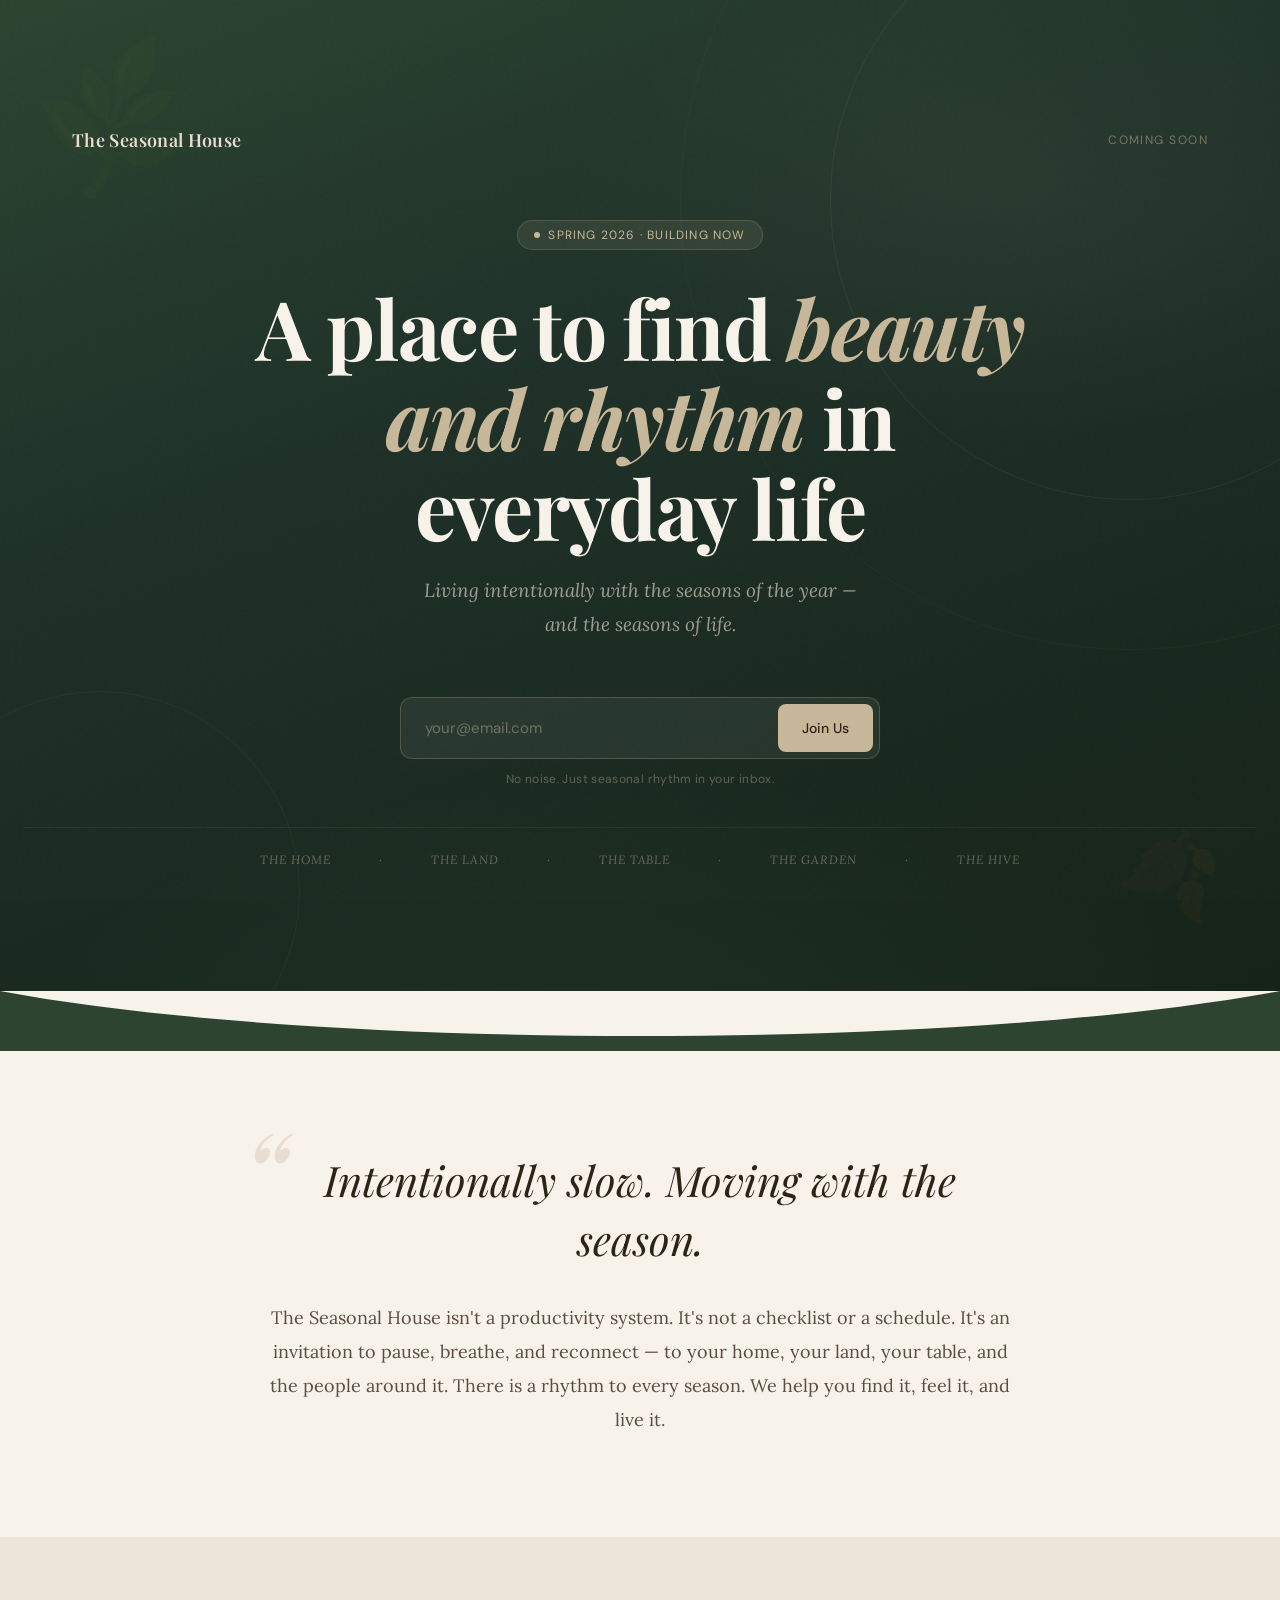
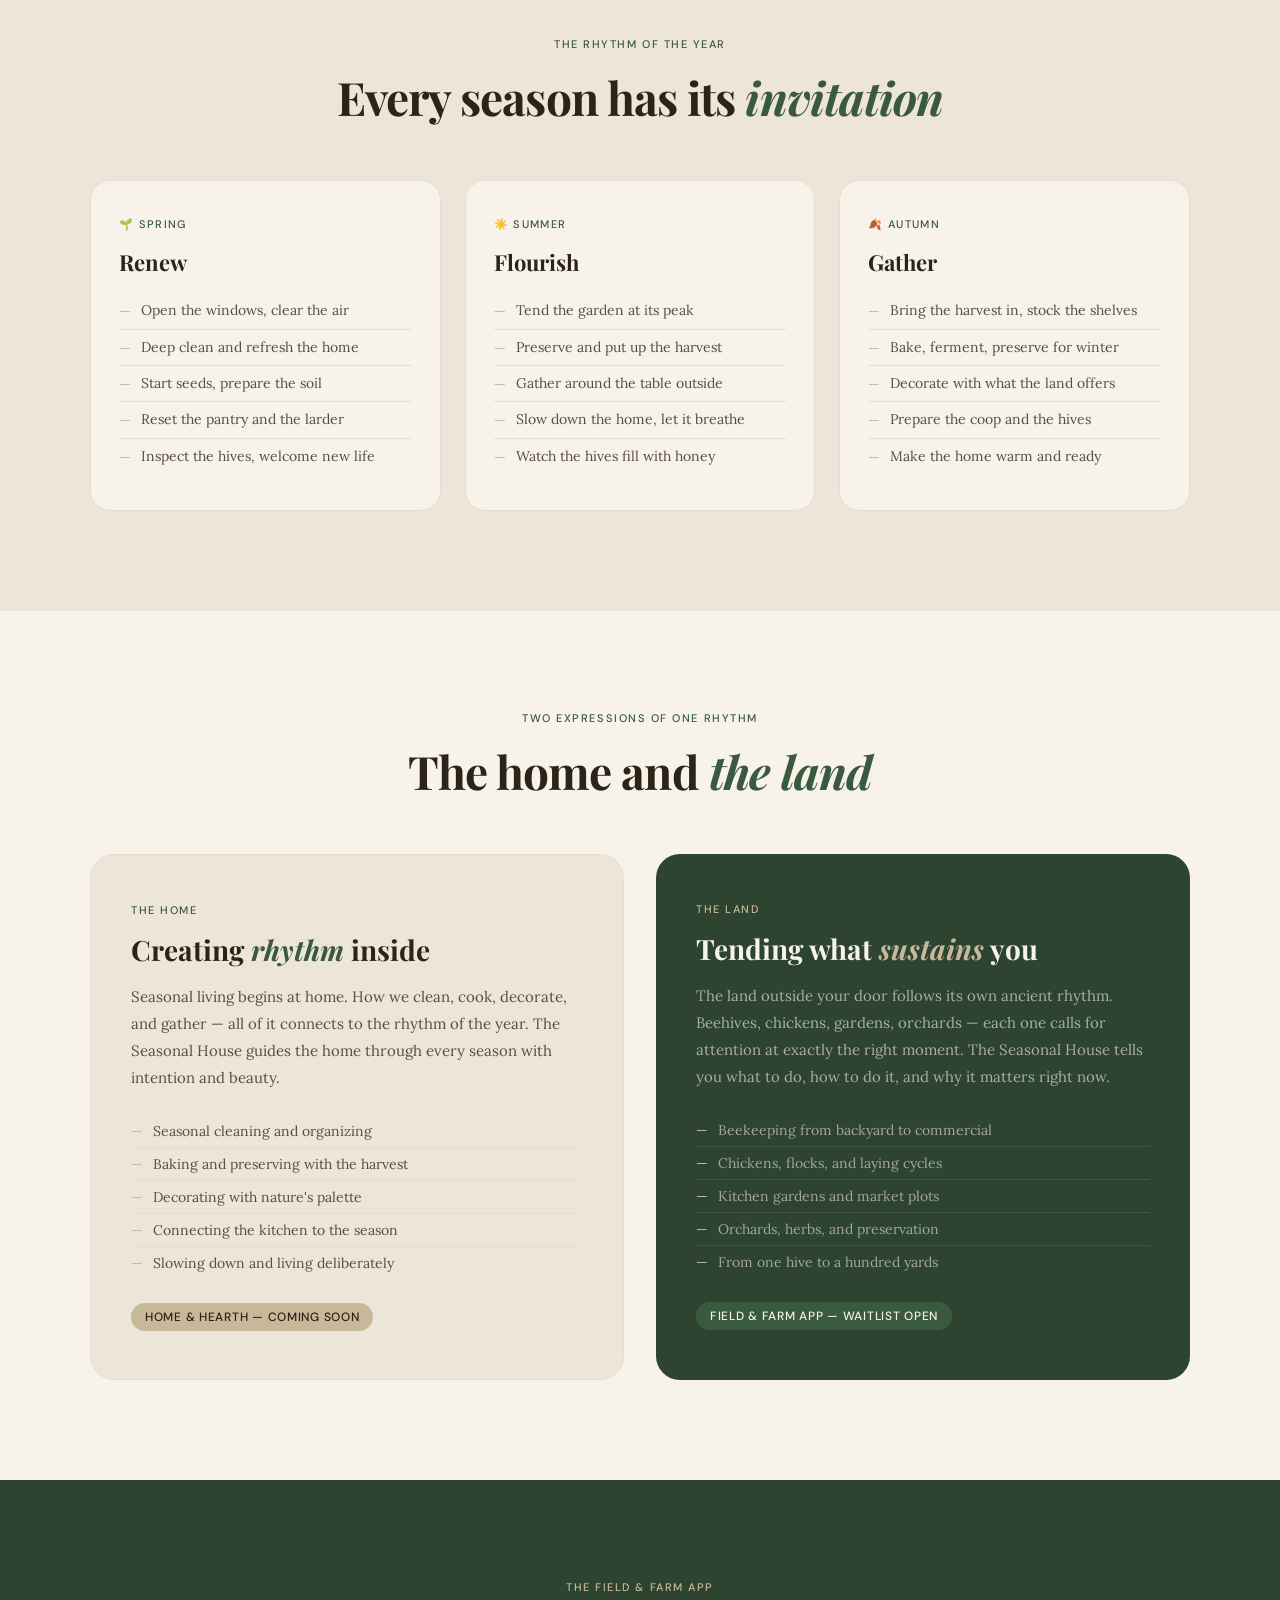
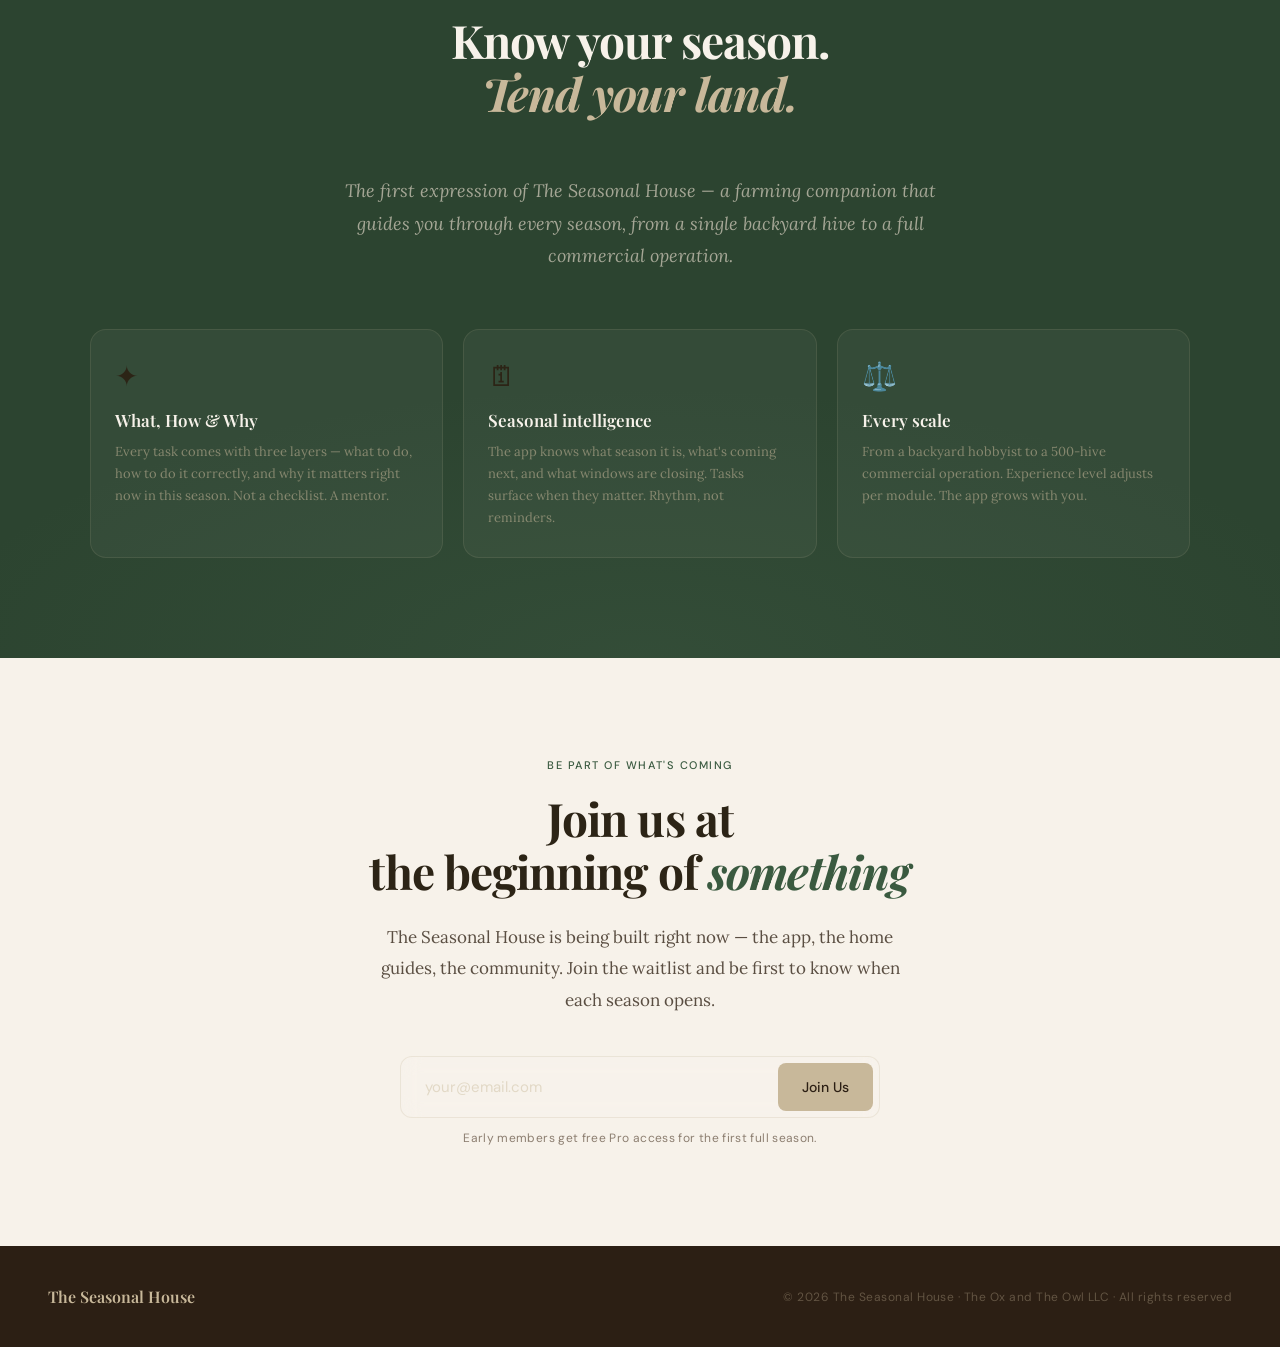
==== commit 7860d022: "Update to full brand vision" ====
--- a/index.html
+++ b/index.html
@@ -3,10 +3,10 @@
 <head>
   <meta charset="UTF-8">
   <meta name="viewport" content="width=device-width, initial-scale=1.0">
-  <title>The Seasonal House — Know your season. Tend your land.</title>
-  <meta name="description" content="A farming and homestead companion that guides you through every season — from backyard beekeeping to commercial operations. What to do, how to do it, and why it matters.">
+  <title>The Seasonal House — A place to find beauty and rhythm in everyday life</title>
+  <meta name="description" content="The Seasonal House is a place to find beauty and rhythm in everyday life — living intentionally with the seasons of the year and the seasons of life.">
   <meta property="og:title" content="The Seasonal House">
-  <meta property="og:description" content="Know your season. Tend your land.">
+  <meta property="og:description" content="A place to find beauty and rhythm in everyday life.">
   <meta property="og:type" content="website">
   <link rel="preconnect" href="https://fonts.googleapis.com">
   <link rel="preconnect" href="https://fonts.gstatic.com" crossorigin>
@@ -16,8 +16,7 @@
     :root {
       --green: #3A5A40; --green-dark: #2C4430; --green-light: #5C7E63;
       --tan: #C8B89A; --tan-light: #E8DDD0; --cream: #F7F2EA; --cream-dark: #EDE5D8;
-      --bark: #6B4F3A; --soil: #2C1F14; --sky: #8BA89A;
-      --text: #2C2416; --text-mid: #5A4E42; --text-light: #8C7E70;
+      --soil: #2C1F14; --text: #2C2416; --text-mid: #5A4E42; --text-light: #8C7E70;
     }
     html { scroll-behavior: smooth; }
     body { font-family: 'DM Sans', sans-serif; background: var(--cream); color: var(--text); overflow-x: hidden; }
@@ -26,6 +25,8 @@
       background-image: url("data:image/svg+xml,%3Csvg viewBox='0 0 256 256' xmlns='http://www.w3.org/2000/svg'%3E%3Cfilter id='noise'%3E%3CfeTurbulence type='fractalNoise' baseFrequency='0.9' numOctaves='4' stitchTiles='stitch'/%3E%3C/filter%3E%3Crect width='100%25' height='100%25' filter='url(%23noise)' opacity='0.04'/%3E%3C/svg%3E");
       pointer-events: none; z-index: 1000; opacity: 0.4;
     }
+
+    /* HERO */
     .hero { min-height: 100vh; display: grid; grid-template-rows: auto 1fr auto; position: relative; overflow: hidden; background: var(--green-dark); }
     .hero-bg { position: absolute; inset: 0; background: radial-gradient(ellipse 80% 60% at 50% 120%, #5C7E6322 0%, transparent 70%), radial-gradient(ellipse 60% 40% at 80% 20%, #C8B89A11 0%, transparent 60%), linear-gradient(160deg, #2C4430 0%, #1E3028 40%, #162318 100%); }
     .hero-ring { position: absolute; border-radius: 50%; border: 1px solid rgba(200,184,154,0.08); pointer-events: none; }
@@ -42,105 +43,125 @@
     .season-indicator { display: inline-flex; align-items: center; gap: 8px; background: rgba(200,184,154,0.1); border: 1px solid rgba(200,184,154,0.2); border-radius: 100px; padding: 6px 16px; font-size: 12px; color: var(--tan); letter-spacing: 0.1em; text-transform: uppercase; margin-bottom: 32px; opacity: 0; animation: fadeUp 0.8s ease 0.3s forwards; }
     .season-dot { width: 6px; height: 6px; border-radius: 50%; background: var(--tan); animation: pulse 2s ease-in-out infinite; }
     @keyframes pulse { 0%, 100% { opacity: 1; transform: scale(1); } 50% { opacity: 0.5; transform: scale(0.8); } }
-    .hero-title { font-family: 'Playfair Display', serif; font-size: clamp(52px, 8vw, 96px); font-weight: 700; color: var(--cream); line-height: 1.05; letter-spacing: -0.02em; margin-bottom: 8px; opacity: 0; animation: fadeUp 0.8s ease 0.4s forwards; }
+    .hero-title { font-family: 'Playfair Display', serif; font-size: clamp(42px, 7vw, 82px); font-weight: 700; color: var(--cream); line-height: 1.1; letter-spacing: -0.02em; margin-bottom: 20px; opacity: 0; animation: fadeUp 0.8s ease 0.4s forwards; max-width: 780px; }
     .hero-title em { font-style: italic; color: var(--tan); }
-    .hero-subtitle { font-family: 'Lora', serif; font-size: clamp(16px, 2.5vw, 22px); color: rgba(231,219,205,0.7); margin-bottom: 56px; font-style: italic; letter-spacing: 0.01em; opacity: 0; animation: fadeUp 0.8s ease 0.5s forwards; }
+    .hero-subtitle { font-family: 'Lora', serif; font-size: clamp(15px, 2vw, 19px); color: rgba(231,219,205,0.65); margin-bottom: 56px; font-style: italic; line-height: 1.8; opacity: 0; animation: fadeUp 0.8s ease 0.5s forwards; max-width: 560px; }
     .waitlist-wrap { width: 100%; max-width: 480px; opacity: 0; animation: fadeUp 0.8s ease 0.6s forwards; }
-    .waitlist-form { display: flex; gap: 0; background: rgba(255,255,255,0.06); border: 1px solid rgba(200,184,154,0.25); border-radius: 12px; padding: 6px; backdrop-filter: blur(10px); }
+    .waitlist-form { display: flex; background: rgba(255,255,255,0.06); border: 1px solid rgba(200,184,154,0.25); border-radius: 12px; padding: 6px; backdrop-filter: blur(10px); }
     .waitlist-input { flex: 1; background: transparent; border: none; outline: none; padding: 14px 18px; font-family: 'DM Sans', sans-serif; font-size: 15px; color: var(--cream); min-width: 0; }
     .waitlist-input::placeholder { color: rgba(200,184,154,0.45); }
-    .waitlist-btn { background: var(--tan); color: var(--soil); border: none; border-radius: 8px; padding: 14px 24px; font-family: 'DM Sans', sans-serif; font-size: 14px; font-weight: 500; cursor: pointer; white-space: nowrap; transition: background 0.2s ease, transform 0.15s ease; letter-spacing: 0.02em; }
+    .waitlist-btn { background: var(--tan); color: var(--soil); border: none; border-radius: 8px; padding: 14px 24px; font-family: 'DM Sans', sans-serif; font-size: 14px; font-weight: 500; cursor: pointer; white-space: nowrap; transition: background 0.2s ease, transform 0.15s ease; }
     .waitlist-btn:hover { background: var(--tan-light); transform: translateY(-1px); }
-    .waitlist-btn:active { transform: translateY(0); }
     .waitlist-btn:disabled { opacity: 0.7; cursor: not-allowed; transform: none; }
     .waitlist-note { font-size: 12px; color: rgba(200,184,154,0.4); margin-top: 12px; letter-spacing: 0.03em; }
     .success-msg { display: none; background: rgba(92,126,99,0.2); border: 1px solid rgba(92,126,99,0.4); border-radius: 12px; padding: 20px 24px; color: var(--tan-light); font-size: 15px; text-align: center; line-height: 1.6; }
     .error-msg { display: none; background: rgba(180,60,60,0.15); border: 1px solid rgba(180,60,60,0.3); border-radius: 12px; padding: 12px 18px; color: #f5c0c0; font-size: 13px; text-align: center; margin-top: 8px; }
-    .hero-bottom { position: relative; z-index: 10; padding: 24px 48px; display: flex; justify-content: center; gap: 48px; border-top: 1px solid rgba(200,184,154,0.08); opacity: 0; animation: fadeUp 0.8s ease 0.8s forwards; }
-    .module-pill { display: flex; align-items: center; gap: 8px; font-size: 12px; color: rgba(200,184,154,0.5); letter-spacing: 0.06em; text-transform: uppercase; }
-    .module-pill span { font-size: 16px; }
+    .hero-bottom { position: relative; z-index: 10; padding: 24px 48px; display: flex; justify-content: center; gap: 48px; border-top: 1px solid rgba(200,184,154,0.08); opacity: 0; animation: fadeUp 0.8s ease 0.8s forwards; flex-wrap: wrap; }
+    .rhythm-pill { font-size: 12px; color: rgba(200,184,154,0.45); letter-spacing: 0.08em; text-transform: uppercase; font-family: 'Lora', serif; font-style: italic; }
+
+    /* DIVIDER */
     .curve-divider { background: var(--green-dark); line-height: 0; }
     .curve-divider svg { display: block; width: 100%; }
+
+    /* SECTIONS */
     section { padding: 100px 24px; }
     .container { max-width: 1100px; margin: 0 auto; }
-    .intro { background: var(--cream); }
-    .intro-grid { display: grid; grid-template-columns: 1fr 1fr; gap: 80px; align-items: center; }
     .section-eyebrow { font-size: 11px; letter-spacing: 0.14em; text-transform: uppercase; color: var(--green); font-weight: 500; margin-bottom: 20px; }
-    .section-title { font-family: 'Playfair Display', serif; font-size: clamp(32px, 4vw, 48px); font-weight: 700; color: var(--text); line-height: 1.15; letter-spacing: -0.02em; margin-bottom: 24px; }
+    .section-title { font-family: 'Playfair Display', serif; font-size: clamp(30px, 4vw, 46px); font-weight: 700; color: var(--text); line-height: 1.15; letter-spacing: -0.02em; margin-bottom: 24px; }
     .section-title em { font-style: italic; color: var(--green); }
-    .section-body { font-family: 'Lora', serif; font-size: 17px; color: var(--text-mid); line-height: 1.8; margin-bottom: 16px; }
-    .why-cards { display: flex; flex-direction: column; gap: 16px; }
-    .why-card { background: var(--cream-dark); border: 1px solid var(--tan-light); border-radius: 16px; padding: 24px 28px; display: flex; gap: 20px; align-items: flex-start; transition: transform 0.2s ease, box-shadow 0.2s ease; }
-    .why-card:hover { transform: translateY(-2px); box-shadow: 0 8px 32px rgba(44,36,22,0.08); }
-    .why-icon { width: 44px; height: 44px; border-radius: 12px; background: var(--green); display: flex; align-items: center; justify-content: center; font-size: 20px; flex-shrink: 0; color: white; font-weight: bold; }
-    .why-label { font-size: 11px; letter-spacing: 0.1em; text-transform: uppercase; color: var(--green); font-weight: 500; margin-bottom: 4px; }
-    .why-text { font-family: 'Lora', serif; font-size: 15px; color: var(--text-mid); line-height: 1.65; }
-    .modules-section { background: var(--green-dark); position: relative; overflow: hidden; }
-    .modules-section::before { content: ''; position: absolute; inset: 0; background: radial-gradient(ellipse 80% 50% at 50% 100%, rgba(92,126,99,0.15) 0%, transparent 70%); }
-    .modules-section .section-eyebrow { color: var(--tan); }
-    .modules-section .section-title { color: var(--cream); }
-    .modules-section .section-title em { color: var(--tan); }
-    .modules-header { text-align: center; margin-bottom: 64px; position: relative; z-index: 2; }
-    .modules-grid { display: grid; grid-template-columns: repeat(4, 1fr); gap: 16px; position: relative; z-index: 2; }
-    .module-card { background: rgba(255,255,255,0.04); border: 1px solid rgba(200,184,154,0.12); border-radius: 20px; padding: 28px 24px; text-align: center; transition: background 0.2s ease, border-color 0.2s ease, transform 0.2s ease; }
-    .module-card:hover { background: rgba(255,255,255,0.08); border-color: rgba(200,184,154,0.25); transform: translateY(-3px); }
-    .module-card .mod-emoji { font-size: 36px; margin-bottom: 14px; display: block; }
-    .module-card .mod-name { font-family: 'Playfair Display', serif; font-size: 16px; font-weight: 600; color: var(--cream); margin-bottom: 8px; }
-    .module-card .mod-desc { font-size: 13px; color: rgba(200,184,154,0.55); line-height: 1.6; }
-    .module-card.coming-soon { opacity: 0.45; }
-    .module-card.coming-soon .mod-name::after { content: ' — soon'; font-style: italic; font-size: 12px; color: rgba(200,184,154,0.4); }
-    .scale-section { background: var(--cream-dark); }
-    .scale-grid { display: grid; grid-template-columns: repeat(4, 1fr); gap: 2px; border-radius: 20px; overflow: hidden; border: 1px solid var(--tan-light); margin-top: 56px; }
-    .scale-card { background: var(--cream); padding: 32px 24px; border-right: 1px solid var(--tan-light); transition: background 0.2s ease; }
-    .scale-card:last-child { border-right: none; }
-    .scale-card:hover { background: var(--cream-dark); }
-    .scale-tier { font-size: 10px; letter-spacing: 0.14em; text-transform: uppercase; color: var(--green); font-weight: 500; margin-bottom: 12px; }
-    .scale-name { font-family: 'Playfair Display', serif; font-size: 22px; font-weight: 700; color: var(--text); margin-bottom: 12px; }
-    .scale-desc { font-size: 13px; color: var(--text-mid); line-height: 1.7; margin-bottom: 20px; }
-    .scale-example { font-size: 12px; color: var(--text-light); font-style: italic; font-family: 'Lora', serif; }
-    .philosophy-section { background: var(--cream); text-align: center; }
-    .philosophy-cards { display: grid; grid-template-columns: repeat(3, 1fr); gap: 32px; margin-top: 56px; }
-    .phil-card { padding: 40px 32px; border-radius: 24px; border: 1px solid var(--tan-light); background: var(--cream-dark); transition: transform 0.2s ease; }
-    .phil-card:hover { transform: translateY(-4px); }
-    .phil-marker { width: 56px; height: 56px; border-radius: 16px; margin: 0 auto 20px; display: flex; align-items: center; justify-content: center; font-size: 24px; }
-    .phil-card:nth-child(1) .phil-marker { background: rgba(58,90,64,0.12); }
-    .phil-card:nth-child(2) .phil-marker { background: rgba(133,79,11,0.1); }
-    .phil-card:nth-child(3) .phil-marker { background: rgba(24,95,165,0.1); }
-    .phil-title { font-family: 'Playfair Display', serif; font-size: 22px; font-weight: 700; color: var(--text); margin-bottom: 12px; }
-    .phil-body { font-family: 'Lora', serif; font-size: 15px; color: var(--text-mid); line-height: 1.75; }
-    .cta-section { background: var(--green-dark); text-align: center; position: relative; overflow: hidden; }
-    .cta-section::before { content: ''; position: absolute; inset: 0; background: radial-gradient(ellipse 60% 80% at 50% 50%, rgba(92,126,99,0.2) 0%, transparent 70%); }
-    .cta-section .section-eyebrow { color: var(--tan); position: relative; z-index: 2; }
-    .cta-section .section-title { color: var(--cream); position: relative; z-index: 2; }
-    .cta-section .section-title em { color: var(--tan); }
-    .cta-form-wrap { max-width: 480px; margin: 0 auto; position: relative; z-index: 2; }
-    .cta-note { font-size: 14px; color: rgba(200,184,154,0.5); margin-top: 20px; font-family: 'Lora', serif; font-style: italic; position: relative; z-index: 2; }
+    .section-body { font-family: 'Lora', serif; font-size: 17px; color: var(--text-mid); line-height: 1.85; margin-bottom: 20px; }
+
+    /* MANIFESTO */
+    .manifesto { background: var(--cream); }
+    .manifesto-inner { max-width: 760px; margin: 0 auto; text-align: center; }
+    .manifesto-quote { font-family: 'Playfair Display', serif; font-size: clamp(26px, 4vw, 42px); font-weight: 400; font-style: italic; color: var(--text); line-height: 1.4; margin-bottom: 32px; position: relative; }
+    .manifesto-quote::before { content: '\201C'; font-size: 120px; color: var(--tan-light); position: absolute; top: -40px; left: -20px; line-height: 1; font-family: 'Playfair Display', serif; }
+    .manifesto-body { font-family: 'Lora', serif; font-size: 18px; color: var(--text-mid); line-height: 1.9; }
+
+    /* RHYTHM SECTION */
+    .rhythm-section { background: var(--cream-dark); }
+    .rhythm-grid { display: grid; grid-template-columns: repeat(3, 1fr); gap: 24px; margin-top: 56px; }
+    .rhythm-card { background: var(--cream); border: 1px solid var(--tan-light); border-radius: 20px; padding: 36px 28px; transition: transform 0.2s ease; }
+    .rhythm-card:hover { transform: translateY(-3px); }
+    .rhythm-season { font-size: 11px; letter-spacing: 0.12em; text-transform: uppercase; color: var(--green); font-weight: 500; margin-bottom: 16px; }
+    .rhythm-title { font-family: 'Playfair Display', serif; font-size: 22px; font-weight: 700; color: var(--text); margin-bottom: 16px; }
+    .rhythm-list { list-style: none; }
+    .rhythm-list li { font-family: 'Lora', serif; font-size: 14px; color: var(--text-mid); padding: 6px 0; border-bottom: 1px solid var(--tan-light); line-height: 1.6; display: flex; gap: 10px; align-items: flex-start; }
+    .rhythm-list li:last-child { border-bottom: none; }
+    .rhythm-list li::before { content: '—'; color: var(--tan); flex-shrink: 0; margin-top: 1px; }
+
+    /* TWO WORLDS */
+    .worlds-section { background: var(--cream); }
+    .worlds-grid { display: grid; grid-template-columns: 1fr 1fr; gap: 32px; margin-top: 56px; }
+    .world-card { border-radius: 24px; padding: 48px 40px; }
+    .world-card.home { background: var(--cream-dark); border: 1px solid var(--tan-light); }
+    .world-card.land { background: var(--green-dark); }
+    .world-card.land .world-eyebrow { color: var(--tan); }
+    .world-card.land .world-title { color: var(--cream); }
+    .world-card.land .world-title em { color: var(--tan); }
+    .world-card.land .world-body { color: rgba(231,219,205,0.7); }
+    .world-card.land .world-list li { color: rgba(231,219,205,0.65); border-color: rgba(200,184,154,0.15); }
+    .world-card.land .world-list li::before { color: var(--tan); }
+    .world-eyebrow { font-size: 11px; letter-spacing: 0.14em; text-transform: uppercase; color: var(--green); font-weight: 500; margin-bottom: 16px; }
+    .world-title { font-family: 'Playfair Display', serif; font-size: 28px; font-weight: 700; color: var(--text); line-height: 1.2; margin-bottom: 16px; }
+    .world-title em { font-style: italic; color: var(--green); }
+    .world-body { font-family: 'Lora', serif; font-size: 15px; color: var(--text-mid); line-height: 1.8; margin-bottom: 24px; }
+    .world-list { list-style: none; }
+    .world-list li { font-family: 'Lora', serif; font-size: 14px; color: var(--text-mid); padding: 7px 0; border-bottom: 1px solid var(--tan-light); display: flex; gap: 10px; align-items: flex-start; }
+    .world-list li:last-child { border-bottom: none; }
+    .world-list li::before { content: '—'; color: var(--tan); flex-shrink: 0; }
+    .world-tag { display: inline-block; margin-top: 24px; background: var(--green); color: var(--cream); font-size: 12px; padding: 6px 14px; border-radius: 20px; letter-spacing: 0.06em; text-transform: uppercase; font-weight: 500; }
+    .world-card.home .world-tag { background: var(--tan); color: var(--soil); }
+
+    /* APP SECTION */
+    .app-section { background: var(--green-dark); position: relative; overflow: hidden; }
+    .app-section::before { content: ''; position: absolute; inset: 0; background: radial-gradient(ellipse 80% 50% at 50% 100%, rgba(92,126,99,0.15) 0%, transparent 70%); }
+    .app-section .section-eyebrow { color: var(--tan); }
+    .app-section .section-title { color: var(--cream); }
+    .app-section .section-title em { color: var(--tan); }
+    .app-inner { position: relative; z-index: 2; }
+    .app-header { text-align: center; margin-bottom: 56px; }
+    .app-desc { font-family: 'Lora', serif; font-size: 18px; color: rgba(231,219,205,0.65); text-align: center; max-width: 600px; margin: 0 auto 56px; font-style: italic; line-height: 1.8; }
+    .app-features { display: grid; grid-template-columns: repeat(3, 1fr); gap: 20px; }
+    .app-feat { background: rgba(255,255,255,0.04); border: 1px solid rgba(200,184,154,0.12); border-radius: 16px; padding: 28px 24px; }
+    .app-feat-icon { font-size: 28px; margin-bottom: 14px; display: block; }
+    .app-feat-title { font-family: 'Playfair Display', serif; font-size: 17px; font-weight: 600; color: var(--cream); margin-bottom: 10px; }
+    .app-feat-body { font-size: 13px; color: rgba(200,184,154,0.55); line-height: 1.7; font-family: 'Lora', serif; }
+
+    /* CTA */
+    .cta-section { background: var(--cream); text-align: center; }
+    .cta-inner { max-width: 640px; margin: 0 auto; }
+    .cta-form-wrap { max-width: 480px; margin: 40px auto 0; }
+
+    /* FOOTER */
     footer { background: var(--soil); padding: 40px 48px; display: flex; justify-content: space-between; align-items: center; }
     .footer-brand { font-family: 'Playfair Display', serif; font-size: 16px; color: var(--tan); font-weight: 600; }
     .footer-copy { font-size: 12px; color: rgba(200,184,154,0.35); letter-spacing: 0.04em; }
+
+    /* ANIMATIONS */
     @keyframes fadeUp { from { opacity: 0; transform: translateY(24px); } to { opacity: 1; transform: translateY(0); } }
     .reveal { opacity: 0; transform: translateY(32px); transition: opacity 0.7s ease, transform 0.7s ease; }
     .reveal.visible { opacity: 1; transform: translateY(0); }
+
+    /* RESPONSIVE */
     @media (max-width: 900px) {
-      .intro-grid { grid-template-columns: 1fr; gap: 48px; }
-      .modules-grid { grid-template-columns: repeat(2, 1fr); }
-      .scale-grid { grid-template-columns: repeat(2, 1fr); }
-      .philosophy-cards { grid-template-columns: 1fr; gap: 20px; }
+      .worlds-grid { grid-template-columns: 1fr; }
+      .rhythm-grid { grid-template-columns: 1fr; }
+      .app-features { grid-template-columns: 1fr; }
       nav { padding: 20px 24px; }
-      .hero-bottom { gap: 24px; flex-wrap: wrap; padding: 20px 24px; }
+      .hero-bottom { gap: 20px; padding: 20px 24px; }
       footer { flex-direction: column; gap: 12px; text-align: center; }
+      .world-card { padding: 36px 28px; }
     }
     @media (max-width: 600px) {
-      .modules-grid { grid-template-columns: repeat(2, 1fr); }
-      .scale-grid { grid-template-columns: 1fr; }
       .waitlist-form { flex-direction: column; }
       .waitlist-btn { width: 100%; padding: 14px; }
-      .hero-bottom .module-pill:nth-child(n+4) { display: none; }
     }
   </style>
 </head>
 <body>
 
+  <!-- HERO -->
   <section class="hero">
     <div class="hero-bg"></div>
     <div class="hero-ring hero-ring-1"></div>
@@ -157,24 +178,32 @@
         <div class="season-dot"></div>
         Spring 2026 · Building now
       </div>
-      <h1 class="hero-title">Know your season.<br><em>Tend your land.</em></h1>
-      <p class="hero-subtitle">A farming companion for every scale — from one backyard hive<br>to a full commercial operation.</p>
+      <h1 class="hero-title">
+        A place to find <em>beauty and rhythm</em> in everyday life
+      </h1>
+      <p class="hero-subtitle">
+        Living intentionally with the seasons of the year —<br>and the seasons of life.
+      </p>
       <div class="waitlist-wrap">
         <div class="waitlist-form" id="heroForm">
           <input type="email" class="waitlist-input" id="heroEmail" placeholder="your@email.com" autocomplete="email">
-          <button class="waitlist-btn" id="heroBtn" onclick="submitWaitlist('heroEmail', 'heroForm', 'heroSuccess', 'heroError', 'heroBtn')">Join the Waitlist</button>
-        </div>
-        <div class="success-msg" id="heroSuccess">🌱 You're on the list. We'll be in touch when the season opens.</div>
+          <button class="waitlist-btn" id="heroBtn" onclick="submitWaitlist('heroEmail','heroForm','heroSuccess','heroError','heroBtn')">Join Us</button>
+        </div>
+        <div class="success-msg" id="heroSuccess">🌱 You're in. We'll be in touch when the season opens.</div>
         <div class="error-msg" id="heroError"></div>
-        <p class="waitlist-note">No spam. Just seasonal updates as we build.</p>
+        <p class="waitlist-note">No noise. Just seasonal rhythm in your inbox.</p>
       </div>
     </div>
     <div class="hero-bottom">
-      <div class="module-pill"><span>🐝</span> Beekeeping</div>
-      <div class="module-pill"><span>🐔</span> Chickens</div>
-      <div class="module-pill"><span>🌱</span> Garden</div>
-      <div class="module-pill"><span>🌿</span> Herbs</div>
-      <div class="module-pill"><span>🌳</span> Orchard</div>
+      <span class="rhythm-pill">the home</span>
+      <span class="rhythm-pill">·</span>
+      <span class="rhythm-pill">the land</span>
+      <span class="rhythm-pill">·</span>
+      <span class="rhythm-pill">the table</span>
+      <span class="rhythm-pill">·</span>
+      <span class="rhythm-pill">the garden</span>
+      <span class="rhythm-pill">·</span>
+      <span class="rhythm-pill">the hive</span>
     </div>
   </section>
 
@@ -184,95 +213,144 @@
     </svg>
   </div>
 
-  <section class="intro">
+  <!-- MANIFESTO -->
+  <section class="manifesto">
     <div class="container">
-      <div class="intro-grid">
-        <div class="reveal">
-          <p class="section-eyebrow">What we're building</p>
-          <h2 class="section-title">Most apps tell you <em>what</em> to do.<br>We tell you why.</h2>
-          <p class="section-body">The Seasonal House is a farming and homestead companion built around one simple idea: knowledge beats checklists. Every task comes with three layers — what to do, how to do it right, and why it matters right now.</p>
-          <p class="section-body">Whether you're keeping two hives in your backyard or managing a 200-hive commercial operation across six yards, the app adapts to your scale, your experience, and your season.</p>
-        </div>
-        <div class="why-cards reveal">
-          <div class="why-card">
-            <div class="why-icon">✦</div>
-            <div><div class="why-label">What</div><div class="why-text">Add a pollen patty to Hive 2 before Friday's cold snap.</div></div>
-          </div>
-          <div class="why-card">
-            <div class="why-icon">▸</div>
-            <div><div class="why-label">How</div><div class="why-text">Open the hive on a day above 50°F, center the patty above the cluster on top of the frames.</div></div>
-          </div>
-          <div class="why-card">
-            <div class="why-icon">◎</div>
-            <div><div class="why-label">Why</div><div class="why-text">Early spring colonies need protein to raise brood before natural pollen arrives. A well-fed colony now means a strong forager force when nectar flow begins.</div></div>
-          </div>
-        </div>
-      </div>
-    </div>
-  </section>
-
-  <section class="modules-section">
-    <div class="container">
-      <div class="modules-header reveal">
-        <p class="section-eyebrow">The modules</p>
-        <h2 class="section-title">Build your <em>Seasonal House</em></h2>
-      </div>
-      <div class="modules-grid">
-        <div class="module-card reveal"><span class="mod-emoji">🐝</span><div class="mod-name">Beekeeping</div><div class="mod-desc">Hive health, swarm management, honey harvest, winter prep — from one hive to a commercial yard.</div></div>
-        <div class="module-card reveal"><span class="mod-emoji">🐔</span><div class="mod-name">Chickens</div><div class="mod-desc">Flock health, egg production cycles, coop management, molting, predator protection.</div></div>
-        <div class="module-card reveal"><span class="mod-emoji">🌱</span><div class="mod-name">Garden</div><div class="mod-desc">Planting calendars, soil prep, pest management, harvest timing, crop rotation.</div></div>
-        <div class="module-card reveal"><span class="mod-emoji">🌿</span><div class="mod-name">Herbs</div><div class="mod-desc">Growing, drying, medicinal use, seasonal harvest, preservation, companion planting.</div></div>
-        <div class="module-card coming-soon reveal"><span class="mod-emoji">🌳</span><div class="mod-name">Orchard</div><div class="mod-desc">Pruning windows, pollination, harvest timing, winter protection.</div></div>
-        <div class="module-card coming-soon reveal"><span class="mod-emoji">🍖</span><div class="mod-name">Preservation</div><div class="mod-desc">Smoking, canning, fermentation, food safety, seasonal preservation.</div></div>
-        <div class="module-card coming-soon reveal"><span class="mod-emoji">🏡</span><div class="mod-name">Property</div><div class="mod-desc">Seasonal grounds care, composting, tool maintenance, firewood prep.</div></div>
-        <div class="module-card coming-soon reveal"><span class="mod-emoji">🐇</span><div class="mod-name">Livestock</div><div class="mod-desc">Rabbits, ducks, quail, goats — care cycles, housing, breeding seasons.</div></div>
-      </div>
-    </div>
-  </section>
-
-  <section class="scale-section">
+      <div class="manifesto-inner reveal">
+        <p class="manifesto-quote">Intentionally slow. Moving with the season.</p>
+        <p class="manifesto-body">The Seasonal House isn't a productivity system. It's not a checklist or a schedule. It's an invitation to pause, breathe, and reconnect — to your home, your land, your table, and the people around it. There is a rhythm to every season. We help you find it, feel it, and live it.</p>
+      </div>
+    </div>
+  </section>
+
+  <!-- SEASONAL RHYTHM -->
+  <section class="rhythm-section">
     <div class="container">
       <div class="reveal" style="text-align:center;">
-        <p class="section-eyebrow">Built to scale</p>
-        <h2 class="section-title">From your backyard<br>to your <em>operation</em></h2>
-      </div>
-      <div class="scale-grid reveal">
-        <div class="scale-card"><div class="scale-tier">Homestead</div><div class="scale-name">The Hobbyist</div><div class="scale-desc">One property, a few hives, a flock, a garden. Simple seasonal guidance and the confidence to make the right call.</div><div class="scale-example">"I have 3 hives and 12 chickens in my backyard."</div></div>
-        <div class="scale-card"><div class="scale-tier">Grower</div><div class="scale-name">The Enthusiast</div><div class="scale-desc">Multiple locations, growing production, more data. Multi-yard management and yield tracking built in.</div><div class="scale-example">"I run 10 hives across 3 properties and sell at the farmers market."</div></div>
-        <div class="scale-card"><div class="scale-tier">Operation</div><div class="scale-name">The Producer</div><div class="scale-desc">Crew management, compliance logs, treatment records. Everything a semi-commercial operation needs without the spreadsheets.</div><div class="scale-example">"I manage 75 hives and have two seasonal workers."</div></div>
-        <div class="scale-card"><div class="scale-tier">Enterprise</div><div class="scale-name">The Commercial</div><div class="scale-desc">Full fleet management, team roles, API access, regulatory export. Built for operations that run like a business.</div><div class="scale-example">"We run 500 hives across 12 yards with a full-time crew."</div></div>
-      </div>
-    </div>
-  </section>
-
-  <section class="philosophy-section">
+        <p class="section-eyebrow">The rhythm of the year</p>
+        <h2 class="section-title">Every season has its <em>invitation</em></h2>
+      </div>
+      <div class="rhythm-grid">
+        <div class="rhythm-card reveal">
+          <div class="rhythm-season">🌱 Spring</div>
+          <div class="rhythm-title">Renew</div>
+          <ul class="rhythm-list">
+            <li>Open the windows, clear the air</li>
+            <li>Deep clean and refresh the home</li>
+            <li>Start seeds, prepare the soil</li>
+            <li>Reset the pantry and the larder</li>
+            <li>Inspect the hives, welcome new life</li>
+          </ul>
+        </div>
+        <div class="rhythm-card reveal">
+          <div class="rhythm-season">☀️ Summer</div>
+          <div class="rhythm-title">Flourish</div>
+          <ul class="rhythm-list">
+            <li>Tend the garden at its peak</li>
+            <li>Preserve and put up the harvest</li>
+            <li>Gather around the table outside</li>
+            <li>Slow down the home, let it breathe</li>
+            <li>Watch the hives fill with honey</li>
+          </ul>
+        </div>
+        <div class="rhythm-card reveal">
+          <div class="rhythm-season">🍂 Autumn</div>
+          <div class="rhythm-title">Gather</div>
+          <ul class="rhythm-list">
+            <li>Bring the harvest in, stock the shelves</li>
+            <li>Bake, ferment, preserve for winter</li>
+            <li>Decorate with what the land offers</li>
+            <li>Prepare the coop and the hives</li>
+            <li>Make the home warm and ready</li>
+          </ul>
+        </div>
+      </div>
+    </div>
+  </section>
+
+  <!-- TWO WORLDS -->
+  <section class="worlds-section">
     <div class="container">
-      <div class="reveal">
-        <p class="section-eyebrow">The philosophy</p>
-        <h2 class="section-title">A knowledgeable neighbor,<br>not a <em>manual</em></h2>
-      </div>
-      <div class="philosophy-cards">
-        <div class="phil-card reveal"><div class="phil-marker">🗓</div><div class="phil-title">Seasonal first</div><div class="phil-body">Every screen knows what time of year it is. Tasks surface when they matter. Windows close when they close. The app lives in the same rhythm as your land.</div></div>
-        <div class="phil-card reveal"><div class="phil-marker">📖</div><div class="phil-title">Knowledge over dependency</div><div class="phil-body">You shouldn't need an app to make a good decision. The Seasonal House is designed to build your understanding over time — not keep you guessing.</div></div>
-        <div class="phil-card reveal"><div class="phil-marker">⚖️</div><div class="phil-title">Flexible depth</div><div class="phil-body">Set your experience level per module. Skim the surface when you're confident. Go deep when you need to. The information is always there — on your terms.</div></div>
-      </div>
-    </div>
-  </section>
-
+      <div class="reveal" style="text-align:center;">
+        <p class="section-eyebrow">Two expressions of one rhythm</p>
+        <h2 class="section-title">The home and <em>the land</em></h2>
+      </div>
+      <div class="worlds-grid">
+        <div class="world-card home reveal">
+          <div class="world-eyebrow">The Home</div>
+          <h3 class="world-title">Creating <em>rhythm</em> inside</h3>
+          <p class="world-body">Seasonal living begins at home. How we clean, cook, decorate, and gather — all of it connects to the rhythm of the year. The Seasonal House guides the home through every season with intention and beauty.</p>
+          <ul class="world-list">
+            <li>Seasonal cleaning and organizing</li>
+            <li>Baking and preserving with the harvest</li>
+            <li>Decorating with nature's palette</li>
+            <li>Connecting the kitchen to the season</li>
+            <li>Slowing down and living deliberately</li>
+          </ul>
+          <span class="world-tag">Home & Hearth — Coming Soon</span>
+        </div>
+        <div class="world-card land reveal">
+          <div class="world-eyebrow">The Land</div>
+          <h3 class="world-title">Tending what <em>sustains</em> you</h3>
+          <p class="world-body">The land outside your door follows its own ancient rhythm. Beehives, chickens, gardens, orchards — each one calls for attention at exactly the right moment. The Seasonal House tells you what to do, how to do it, and why it matters right now.</p>
+          <ul class="world-list">
+            <li>Beekeeping from backyard to commercial</li>
+            <li>Chickens, flocks, and laying cycles</li>
+            <li>Kitchen gardens and market plots</li>
+            <li>Orchards, herbs, and preservation</li>
+            <li>From one hive to a hundred yards</li>
+          </ul>
+          <span class="world-tag">Field & Farm App — Waitlist Open</span>
+        </div>
+      </div>
+    </div>
+  </section>
+
+  <!-- APP SECTION -->
+  <section class="app-section">
+    <div class="container app-inner">
+      <div class="app-header reveal">
+        <p class="section-eyebrow">The Field & Farm App</p>
+        <h2 class="section-title">Know your season.<br><em>Tend your land.</em></h2>
+      </div>
+      <p class="app-desc reveal">The first expression of The Seasonal House — a farming companion that guides you through every season, from a single backyard hive to a full commercial operation.</p>
+      <div class="app-features">
+        <div class="app-feat reveal">
+          <span class="app-feat-icon">✦</span>
+          <div class="app-feat-title">What, How & Why</div>
+          <div class="app-feat-body">Every task comes with three layers — what to do, how to do it correctly, and why it matters right now in this season. Not a checklist. A mentor.</div>
+        </div>
+        <div class="app-feat reveal">
+          <span class="app-feat-icon">🗓</span>
+          <div class="app-feat-title">Seasonal intelligence</div>
+          <div class="app-feat-body">The app knows what season it is, what's coming next, and what windows are closing. Tasks surface when they matter. Rhythm, not reminders.</div>
+        </div>
+        <div class="app-feat reveal">
+          <span class="app-feat-icon">⚖️</span>
+          <div class="app-feat-title">Every scale</div>
+          <div class="app-feat-body">From a backyard hobbyist to a 500-hive commercial operation. Experience level adjusts per module. The app grows with you.</div>
+        </div>
+      </div>
+    </div>
+  </section>
+
+  <!-- CTA -->
   <section class="cta-section">
     <div class="container">
-      <p class="section-eyebrow reveal">Early access</p>
-      <h2 class="section-title reveal">Be first through<br>the <em>gate</em></h2>
-      <br>
-      <div class="cta-form-wrap reveal">
-        <div class="waitlist-form" id="ctaForm">
-          <input type="email" class="waitlist-input" id="ctaEmail" placeholder="your@email.com" autocomplete="email">
-          <button class="waitlist-btn" id="ctaBtn" onclick="submitWaitlist('ctaEmail', 'ctaForm', 'ctaSuccess', 'ctaError', 'ctaBtn')">Join the Waitlist</button>
-        </div>
-        <div class="success-msg" id="ctaSuccess">🌱 You're on the list. We'll be in touch when the season opens.</div>
-        <div class="error-msg" id="ctaError"></div>
-      </div>
-      <p class="cta-note reveal">Early waitlist members get free Pro access for the first season.</p>
+      <div class="cta-inner reveal">
+        <p class="section-eyebrow">Be part of what's coming</p>
+        <h2 class="section-title">Join us at<br>the beginning of <em>something</em></h2>
+        <p class="section-body" style="max-width:520px; margin: 0 auto;">The Seasonal House is being built right now — the app, the home guides, the community. Join the waitlist and be first to know when each season opens.</p>
+        <div class="cta-form-wrap">
+          <div class="waitlist-form" id="ctaForm">
+            <input type="email" class="waitlist-input" id="ctaEmail" placeholder="your@email.com" autocomplete="email">
+            <button class="waitlist-btn" id="ctaBtn" onclick="submitWaitlist('ctaEmail','ctaForm','ctaSuccess','ctaError','ctaBtn')">Join Us</button>
+          </div>
+          <div class="success-msg" id="ctaSuccess">🌱 You're in. We'll be in touch when the season opens.</div>
+          <div class="error-msg" id="ctaError"></div>
+          <p class="waitlist-note" style="color: var(--text-light);">Early members get free Pro access for the first full season.</p>
+        </div>
+      </div>
     </div>
   </section>
 
@@ -282,65 +360,44 @@
   </footer>
 
   <script>
-    const BEEHIIV_API_KEY = 'WLRdsgHg7bQMDZMgJKmW9g8eWruzu5UlLnbMVfnDPM7DmGcqGtOnF9LA16AEZVHp';
-    const PUBLICATION_ID = 'pub_7b5f6f8e-e405-4050-9356-5319ba0a7cc1';
-
     async function submitWaitlist(inputId, formId, successId, errorId, btnId) {
       const email = document.getElementById(inputId).value.trim();
       const btn = document.getElementById(btnId);
       const errorEl = document.getElementById(errorId);
-
       errorEl.style.display = 'none';
-
       if (!email || !email.includes('@') || !email.includes('.')) {
         errorEl.textContent = 'Please enter a valid email address.';
         errorEl.style.display = 'block';
         return;
       }
-
       btn.disabled = true;
       btn.textContent = 'Joining...';
-
       try {
-        const response = await fetch(`https://api.beehiiv.com/v2/publications/${PUBLICATION_ID}/subscriptions`, {
+        const response = await fetch('/api/subscribe', {
           method: 'POST',
-          headers: {
-            'Content-Type': 'application/json',
-            'Authorization': `Bearer ${BEEHIIV_API_KEY}`
-          },
-          body: JSON.stringify({
-            email: email,
-            reactivate_existing: false,
-            send_welcome_email: true,
-            utm_source: 'landing_page',
-            utm_medium: 'organic',
-            utm_campaign: 'waitlist'
-          })
+          headers: { 'Content-Type': 'application/json' },
+          body: JSON.stringify({ email })
         });
-
-        if (response.ok || response.status === 201) {
+        const data = await response.json();
+        if (response.ok && data.success) {
           document.getElementById(formId).style.display = 'none';
           document.getElementById(successId).style.display = 'block';
         } else {
-          const data = await response.json();
-          throw new Error(data.message || 'Something went wrong.');
+          throw new Error(data.error || 'Something went wrong.');
         }
       } catch (err) {
         btn.disabled = false;
-        btn.textContent = 'Join the Waitlist';
+        btn.textContent = 'Join Us';
         errorEl.textContent = 'Something went wrong. Please try again.';
         errorEl.style.display = 'block';
-        console.error('Beehiiv error:', err);
       }
     }
-
     document.getElementById('heroEmail').addEventListener('keydown', (e) => {
-      if (e.key === 'Enter') submitWaitlist('heroEmail', 'heroForm', 'heroSuccess', 'heroError', 'heroBtn');
+      if (e.key === 'Enter') submitWaitlist('heroEmail','heroForm','heroSuccess','heroError','heroBtn');
     });
     document.getElementById('ctaEmail').addEventListener('keydown', (e) => {
-      if (e.key === 'Enter') submitWaitlist('ctaEmail', 'ctaForm', 'ctaSuccess', 'ctaError', 'ctaBtn');
+      if (e.key === 'Enter') submitWaitlist('ctaEmail','ctaForm','ctaSuccess','ctaError','ctaBtn');
     });
-
     const reveals = document.querySelectorAll('.reveal');
     const observer = new IntersectionObserver((entries) => {
       entries.forEach((entry, i) => {
